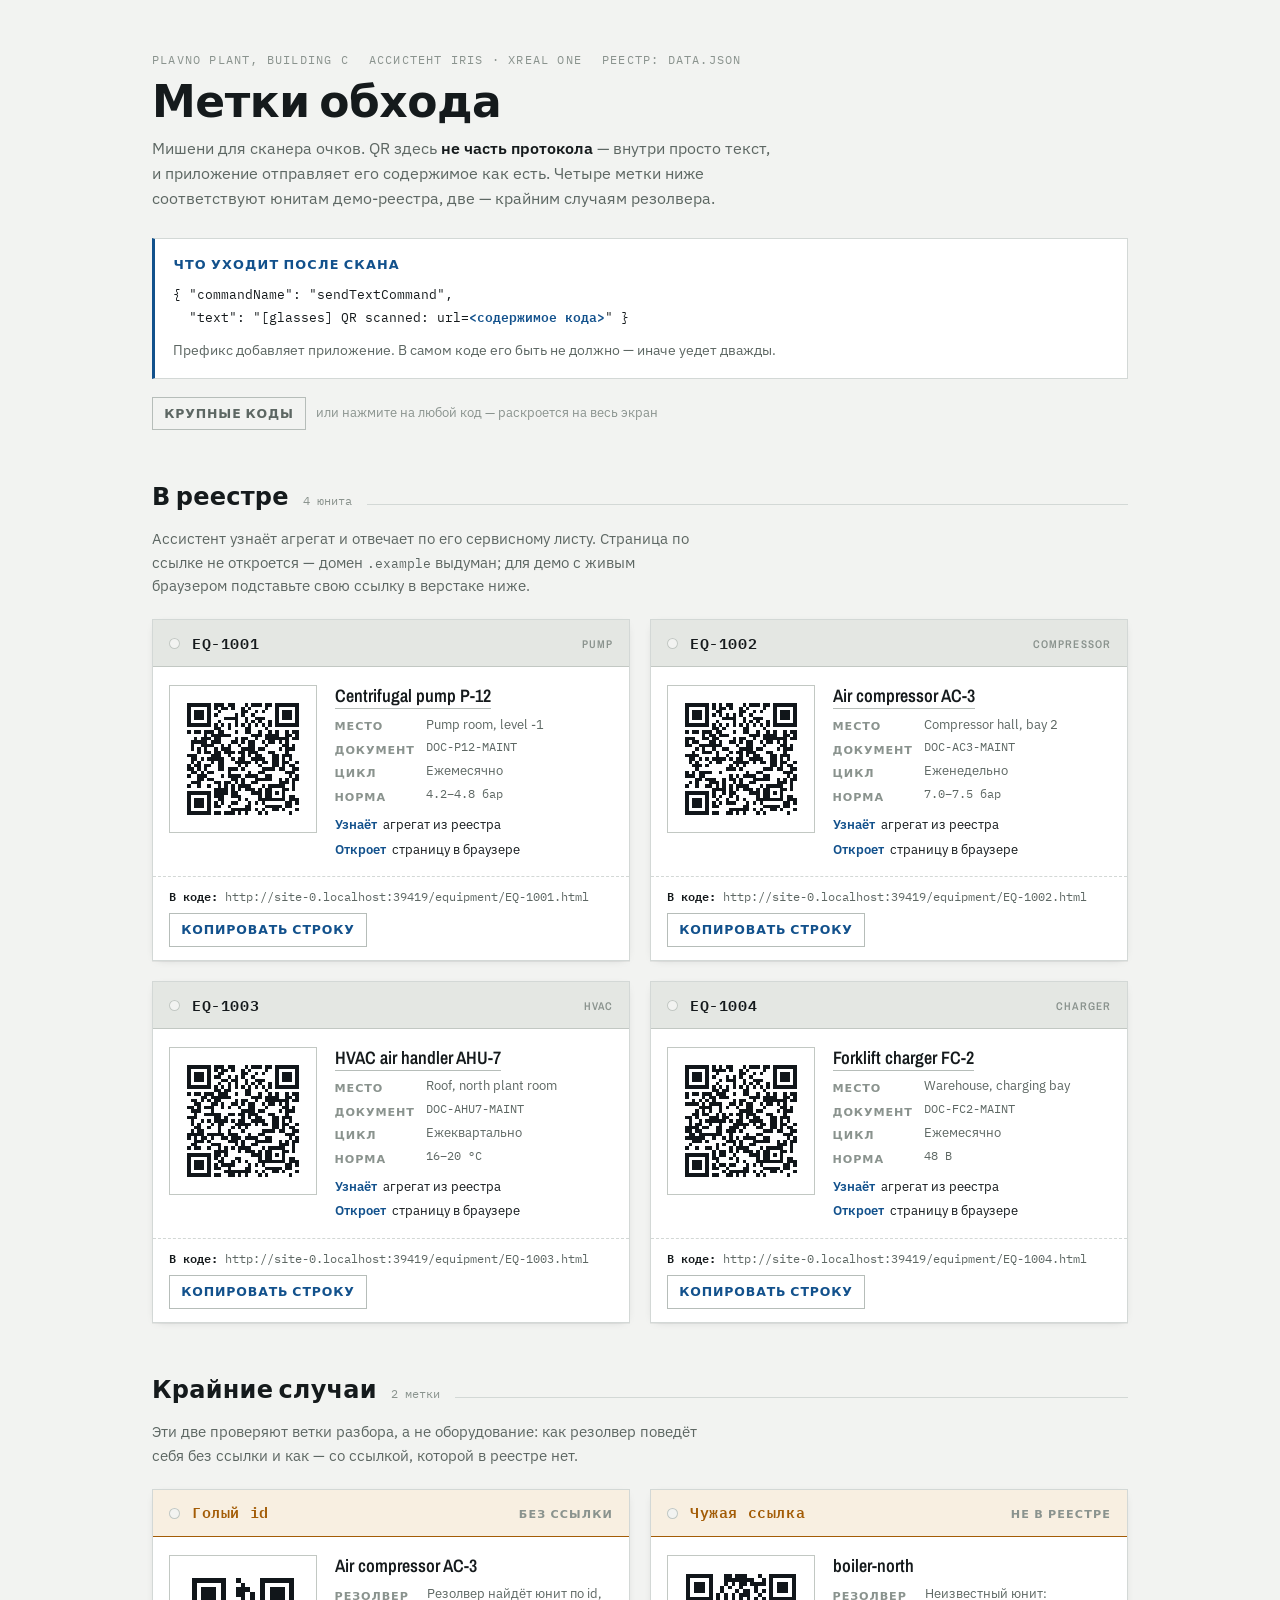
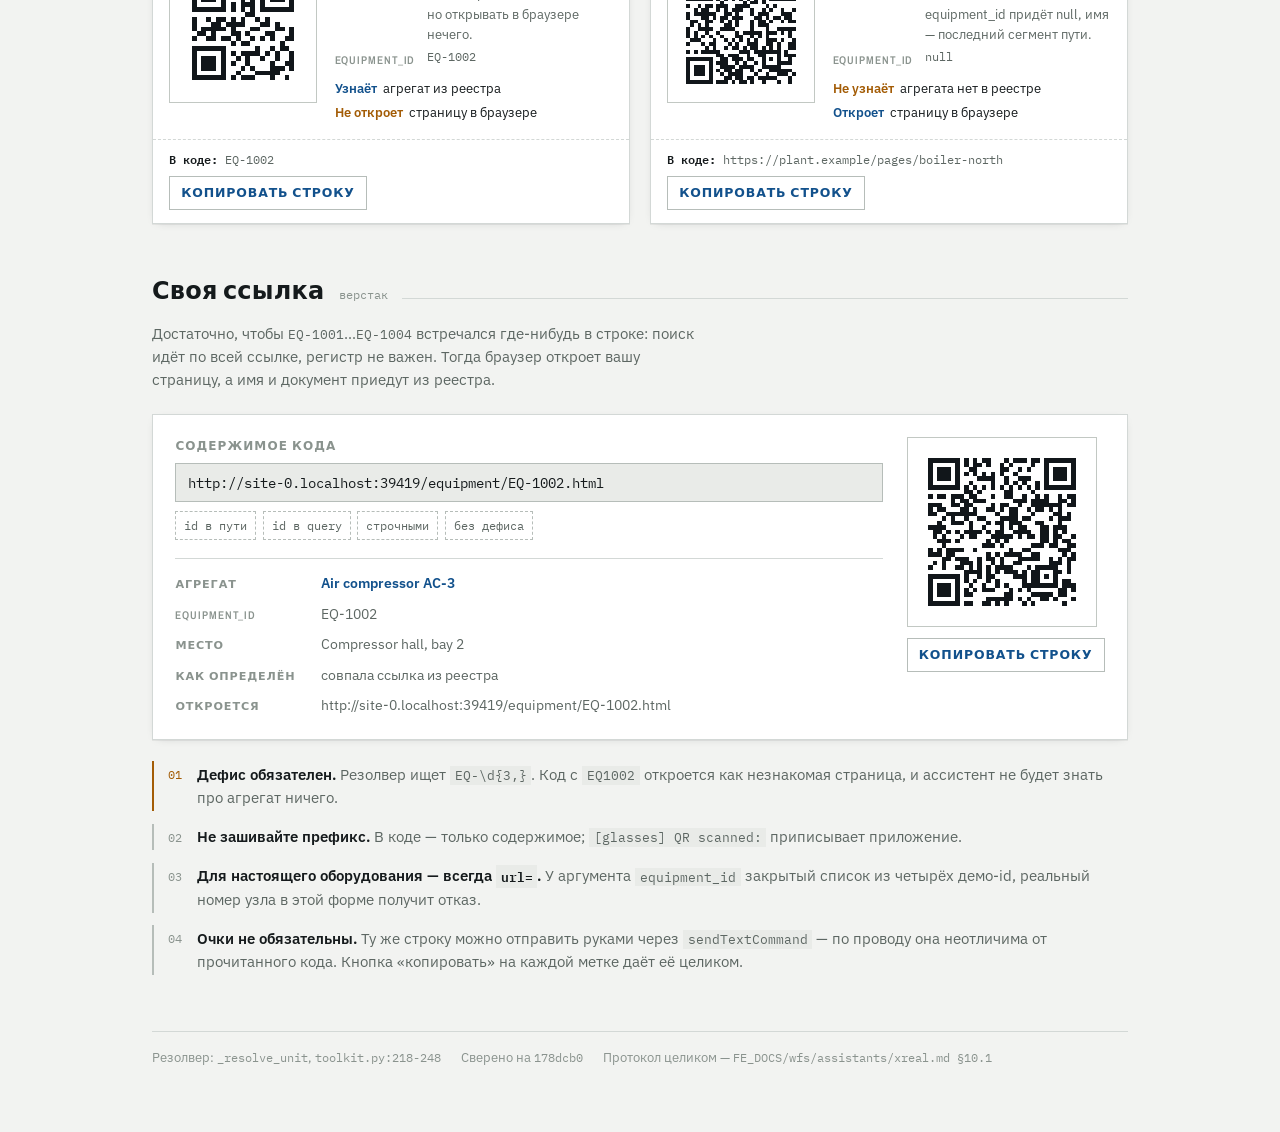
==== index.html @ 0ae27b0d "Init" ====
<!doctype html>
<html lang="ru">
<head>
<meta charset="utf-8">
<meta name="viewport" content="width=device-width,initial-scale=1">
<title>Метки обхода XREAL</title>
<link rel="preconnect" href="https://fonts.googleapis.com">
<link rel="preconnect" href="https://fonts.gstatic.com" crossorigin>
<link rel="stylesheet" href="https://fonts.googleapis.com/css2?family=Archivo+Narrow:wght@500;600;700&family=IBM+Plex+Mono:wght@400;600&family=IBM+Plex+Sans:wght@400;500;600&display=swap">
<script src="vendor/qrcode.js"></script>
<style>
  :root {
    /* Оцинкованный нейтрал с холодным уклоном + синий предписывающих знаков. */
    --ground:      #f2f3f1;
    --surface:     #ffffff;
    --surface-sunk:#e9ebe8;
    --ink:         #151a1c;
    --ink-muted:   #5d6763;
    --ink-faint:   #8a938e;
    --rule:        #d3d8d6;
    --rule-strong: #b6bdb9;
    --accent:      #12518c;
    --accent-soft: #e4edf6;
    --warn:        #a35c06;
    --warn-soft:   #f8efe1;
    --plate-face:  #e4e7e3;
    --plate-edge:  #c2c8c3;
    --qr-field:    #ffffff;
    --qr-ink:      #11161a;
    --shadow:      0 1px 0 rgba(21, 26, 28, .06), 0 2px 10px -6px rgba(21, 26, 28, .28);

    --step-0: 1rem;
    --step-1: 1.125rem;
    --step-2: 1.5rem;
    --step-3: 2rem;
    --step-4: 2.75rem;

    --sans: "IBM Plex Sans", ui-sans-serif, system-ui, -apple-system, "Segoe UI", sans-serif;
    --narrow: "Archivo Narrow", "IBM Plex Sans Condensed", ui-sans-serif, system-ui, sans-serif;
    --mono: "IBM Plex Mono", ui-monospace, SFMono-Regular, Menlo, Consolas, monospace;
  }

  @media (prefers-color-scheme: dark) {
    :root:not([data-theme="light"]) {
      --ground:      #101413;
      --surface:     #181d1c;
      --surface-sunk:#111615;
      --ink:         #e6eae7;
      --ink-muted:   #9aa5a0;
      --ink-faint:   #6d7873;
      --rule:        #2b332f;
      --rule-strong: #3c4641;
      --accent:      #6aa9e8;
      --accent-soft: #16273a;
      --warn:        #d79a4a;
      --warn-soft:   #2a2116;
      --plate-face:  #222927;
      --plate-edge:  #333c38;
      --shadow:      0 1px 0 rgba(0, 0, 0, .4), 0 2px 12px -6px rgba(0, 0, 0, .8);
    }
  }

  :root[data-theme="dark"] {
    --ground:      #101413;
    --surface:     #181d1c;
    --surface-sunk:#111615;
    --ink:         #e6eae7;
    --ink-muted:   #9aa5a0;
    --ink-faint:   #6d7873;
    --rule:        #2b332f;
    --rule-strong: #3c4641;
    --accent:      #6aa9e8;
    --accent-soft: #16273a;
    --warn:        #d79a4a;
    --warn-soft:   #2a2116;
    --plate-face:  #222927;
    --plate-edge:  #333c38;
    --shadow:      0 1px 0 rgba(0, 0, 0, .4), 0 2px 12px -6px rgba(0, 0, 0, .8);
  }

  * { box-sizing: border-box; }

  body {
    margin: 0;
    background: var(--ground);
    color: var(--ink);
    font-family: var(--sans);
    font-size: var(--step-0);
    line-height: 1.55;
    -webkit-font-smoothing: antialiased;
  }

  .wrap {
    max-width: 1040px;
    margin: 0 auto;
    padding: clamp(1.5rem, 4vw, 3.5rem) clamp(1rem, 4vw, 2rem) 4rem;
  }

  a { color: var(--accent); }

  :focus-visible {
    outline: 2px solid var(--accent);
    outline-offset: 2px;
    border-radius: 2px;
  }

  /* ---------- шапка ---------- */

  .site {
    font-family: var(--mono);
    font-size: .75rem;
    letter-spacing: .1em;
    text-transform: uppercase;
    color: var(--ink-faint);
    display: flex;
    flex-wrap: wrap;
    gap: .5rem 1.25rem;
    align-items: baseline;
  }

  h1 {
    font-family: var(--narrow);
    font-weight: 700;
    font-size: var(--step-4);
    line-height: 1.05;
    letter-spacing: -.01em;
    text-wrap: balance;
    margin: .5rem 0 0;
  }

  .lede {
    max-width: 62ch;
    color: var(--ink-muted);
    margin: .75rem 0 0;
  }

  .lede strong { color: var(--ink); font-weight: 600; }

  /* ---------- строка, которую шлёт приложение ---------- */

  .wire {
    margin-top: 1.75rem;
    border: 1px solid var(--rule);
    border-left: 3px solid var(--accent);
    background: var(--surface);
    padding: 1rem 1.15rem;
    display: grid;
    gap: .55rem;
  }

  .wire-label {
    font-family: var(--narrow);
    font-weight: 600;
    font-size: .8rem;
    letter-spacing: .09em;
    text-transform: uppercase;
    color: var(--accent);
  }

  .wire code {
    font-family: var(--mono);
    font-size: .8125rem;
    line-height: 1.7;
    display: block;
    overflow-x: auto;
    white-space: pre;
    padding-bottom: .15rem;
  }

  .wire .slot { color: var(--accent); font-weight: 600; }
  .wire-note { font-size: .875rem; color: var(--ink-muted); margin: 0; }

  /* ---------- рубрики групп ---------- */

  .group-head {
    display: flex;
    align-items: baseline;
    gap: .9rem;
    margin: 3rem 0 1.15rem;
  }

  .group-head h2 {
    font-family: var(--narrow);
    font-weight: 700;
    font-size: var(--step-2);
    letter-spacing: .01em;
    margin: 0;
    white-space: nowrap;
  }

  .group-head .count {
    font-family: var(--mono);
    font-size: .75rem;
    color: var(--ink-faint);
    white-space: nowrap;
  }

  .group-head::after {
    content: "";
    flex: 1;
    height: 1px;
    background: var(--rule);
  }

  .group-note {
    color: var(--ink-muted);
    font-size: .9375rem;
    max-width: 62ch;
    margin: -.4rem 0 1.4rem;
  }

  /* ---------- бирка ---------- */

  .tags {
    display: grid;
    /* min(), иначе на экране уже 320 px трек шире вьюпорта и страница едет вбок */
    grid-template-columns: repeat(auto-fill, minmax(min(320px, 100%), 1fr));
    gap: 1.25rem;
  }

  .tag {
    background: var(--surface);
    border: 1px solid var(--rule);
    box-shadow: var(--shadow);
    display: grid;
    grid-template-rows: auto 1fr auto;
  }

  /* Верх бирки — «шапка таблички»: номер узла и пробитое отверстие. */
  .tag-plate {
    background: var(--plate-face);
    border-bottom: 1px solid var(--plate-edge);
    padding: .7rem 1rem;
    display: flex;
    align-items: center;
    gap: .75rem;
  }

  .punch {
    width: 11px;
    height: 11px;
    border-radius: 50%;
    background: var(--ground);
    box-shadow: inset 0 0 0 1px var(--plate-edge);
    flex: none;
  }

  .tag-id {
    font-family: var(--mono);
    font-weight: 600;
    font-size: .95rem;
    letter-spacing: .04em;
  }

  .tag-kind {
    margin-left: auto;
    font-family: var(--narrow);
    font-size: .7rem;
    font-weight: 600;
    letter-spacing: .1em;
    text-transform: uppercase;
    color: var(--ink-faint);
  }

  .tag-body {
    padding: 1.1rem 1rem 1rem;
    display: flex;
    gap: 1.1rem;
    align-items: flex-start;
  }

  /* Поле кода всегда светлое: сканеры ждут тёмное на светлом. */
  .qr {
    background: var(--qr-field);
    border: 1px solid var(--plate-edge);
    padding: 7px;
    flex: none;
    width: 148px;
    height: 148px;
    display: grid;
    place-items: center;
    cursor: zoom-in;
    font: inherit;
    color: inherit;
    -webkit-appearance: none;
    appearance: none;
    position: relative;
    transition: border-color .15s ease, box-shadow .15s ease;
  }

  .qr:hover, .qr:focus-visible {
    border-color: var(--accent);
    box-shadow: 0 0 0 3px var(--accent-soft);
  }

  /* Ничего не рисуем поверх поля: правый нижний угол кода — служебные
     модули, любая метка там сбивает сканер. Подсказка — курсор и рамка. */

  .tags.big .qr { width: 210px; height: 210px; }

  .qr svg { width: 100%; height: auto; display: block; shape-rendering: crispEdges; }
  .qr svg path, .qr svg rect { fill: var(--qr-ink); }
  .qr-fallback {
    font-family: var(--mono);
    font-size: .68rem;
    color: #b02b2b;
    text-align: center;
    padding: .4rem;
    line-height: 1.4;
  }

  .tag-meta { min-width: 0; display: grid; gap: .5rem; align-content: start; }

  .tag-name {
    font-family: var(--narrow);
    font-weight: 600;
    font-size: var(--step-1);
    line-height: 1.2;
    margin: 0;
  }

  /* Название бирки ведёт на страницу юнита — ту же, что зашита в код. */
  .tag-name a { color: inherit; text-decoration: none; border-bottom: 1px solid var(--rule-strong); }
  .tag-name a:hover { color: var(--accent); border-color: var(--accent); }

  .specs {
    margin: 0;
    display: grid;
    grid-template-columns: auto 1fr;
    gap: .2rem .7rem;
    font-size: .8125rem;
  }

  .specs dt {
    font-family: var(--narrow);
    font-size: .7rem;
    font-weight: 600;
    letter-spacing: .08em;
    text-transform: uppercase;
    color: var(--ink-faint);
    padding-top: .18rem;
  }

  .specs dd { margin: 0; color: var(--ink-muted); }
  .specs dd.mono { font-family: var(--mono); font-size: .75rem; font-variant-numeric: tabular-nums; }

  .verdict {
    font-size: .8125rem;
    display: grid;
    gap: .25rem;
    padding-top: .15rem;
  }

  .verdict span { display: flex; gap: .4rem; align-items: baseline; }
  .verdict .yes { color: var(--accent); font-weight: 600; }
  .verdict .no  { color: var(--warn); font-weight: 600; }

  /* низ бирки — что именно зашито и кнопка копирования */
  .tag-foot {
    border-top: 1px dashed var(--rule);
    padding: .7rem 1rem .85rem;
    display: grid;
    gap: .5rem;
  }

  .encoded {
    font-family: var(--mono);
    font-size: .72rem;
    color: var(--ink-muted);
    overflow-wrap: anywhere;
    line-height: 1.5;
  }

  .encoded b { color: var(--ink); font-weight: 600; }

  button {
    font: inherit;
    cursor: pointer;
    border-radius: 0;
  }

  .copy {
    justify-self: start;
    font-family: var(--narrow);
    font-size: .78rem;
    font-weight: 600;
    letter-spacing: .07em;
    text-transform: uppercase;
    color: var(--accent);
    background: transparent;
    border: 1px solid var(--rule-strong);
    padding: .38rem .7rem;
    transition: background .15s ease, border-color .15s ease;
  }

  .copy:hover { background: var(--accent-soft); border-color: var(--accent); }
  .copy[data-done="1"] { color: var(--ink); border-color: var(--accent); background: var(--accent-soft); }

  /* ---------- крайние случаи ---------- */

  .tag.edge .tag-plate { background: var(--warn-soft); border-bottom-color: var(--warn); }
  .tag.edge .tag-id { color: var(--warn); }

  /* ---------- верстак ---------- */

  .bench {
    margin-top: 1.4rem;
    background: var(--surface);
    border: 1px solid var(--rule);
    box-shadow: var(--shadow);
    display: grid;
    grid-template-columns: minmax(0, 1fr) auto;
    gap: 1.5rem;
    padding: 1.4rem;
    align-items: start;
  }

  @media (max-width: 720px) {
    .bench { grid-template-columns: minmax(0, 1fr); }
  }

  .field { display: grid; gap: .45rem; }

  .field label {
    font-family: var(--narrow);
    font-size: .75rem;
    font-weight: 600;
    letter-spacing: .09em;
    text-transform: uppercase;
    color: var(--ink-faint);
  }

  .field input {
    font-family: var(--mono);
    font-size: .85rem;
    padding: .6rem .7rem;
    background: var(--surface-sunk);
    color: var(--ink);
    border: 1px solid var(--rule-strong);
    border-radius: 0;
    width: 100%;
  }

  .field input:focus { border-color: var(--accent); outline: none; box-shadow: 0 0 0 2px var(--accent-soft); }

  .resolve {
    margin-top: 1.1rem;
    border-top: 1px solid var(--rule);
    padding-top: .9rem;
    display: grid;
    gap: .55rem;
    font-size: .875rem;
  }

  .resolve-row { display: flex; gap: .6rem; align-items: baseline; }

  .resolve-key {
    font-family: var(--narrow);
    font-size: .7rem;
    font-weight: 600;
    letter-spacing: .08em;
    text-transform: uppercase;
    color: var(--ink-faint);
    min-width: 8.5rem;
  }

  .resolve-val { color: var(--ink); min-width: 0; overflow-wrap: anywhere; }
  .resolve-val.dim { color: var(--ink-muted); }
  .resolve-val.bad { color: var(--warn); font-weight: 600; }
  .resolve-val.good { color: var(--accent); font-weight: 600; }

  .bench .qr { width: 190px; height: 190px; }

  .presets { display: flex; flex-wrap: wrap; gap: .4rem; margin-top: .55rem; }

  .preset {
    font-family: var(--mono);
    font-size: .72rem;
    background: transparent;
    border: 1px dashed var(--rule-strong);
    color: var(--ink-muted);
    padding: .3rem .5rem;
  }

  .preset:hover { border-style: solid; border-color: var(--accent); color: var(--accent); }

  /* ---------- правила ---------- */

  .rules { display: grid; gap: .8rem; margin-top: 1.3rem; }

  .rule-item {
    display: grid;
    grid-template-columns: auto minmax(0, 1fr);
    gap: .9rem;
    align-items: start;
    border-left: 2px solid var(--rule-strong);
    padding: .1rem 0 .1rem .9rem;
  }

  .rule-item.hard { border-left-color: var(--warn); }

  .rule-item code {
    font-family: var(--mono);
    font-size: .8rem;
    background: var(--surface-sunk);
    padding: .05rem .3rem;
  }

  .rule-mark {
    font-family: var(--mono);
    font-size: .75rem;
    color: var(--ink-faint);
    padding-top: .22rem;
    font-variant-numeric: tabular-nums;
  }

  .rule-item.hard .rule-mark { color: var(--warn); }
  .rule-text { margin: 0; font-size: .9375rem; color: var(--ink-muted); }
  .rule-text b { color: var(--ink); font-weight: 600; }

  /* ---------- тумблер размера ---------- */

  .toolbar {
    display: flex;
    flex-wrap: wrap;
    gap: .6rem;
    align-items: center;
    margin: 1.1rem 0 0;
  }

  .toggle {
    font-family: var(--narrow);
    font-size: .78rem;
    font-weight: 600;
    letter-spacing: .07em;
    text-transform: uppercase;
    background: transparent;
    border: 1px solid var(--rule-strong);
    color: var(--ink-muted);
    padding: .38rem .7rem;
  }

  .toggle[aria-pressed="true"] { background: var(--accent-soft); border-color: var(--accent); color: var(--accent); }

  footer {
    margin-top: 3.5rem;
    border-top: 1px solid var(--rule);
    padding-top: 1rem;
    font-size: .8125rem;
    color: var(--ink-faint);
    display: flex;
    flex-wrap: wrap;
    gap: .4rem 1.25rem;
  }

  footer code { font-family: var(--mono); font-size: .76rem; }

  /* ---------- просмотр кода на весь экран ---------- */

  .viewer {
    position: fixed;
    inset: 0;
    z-index: 50;
    /* Фон модалки белый в любой теме: вокруг кода нет тёмной рамки,
       камере очков проще поймать экспозицию и тихую зону. */
    background: #ffffff;
    display: grid;
    grid-template-rows: auto 1fr auto;
    gap: clamp(.75rem, 2vh, 1.5rem);
    padding: clamp(.75rem, 2.5vw, 1.75rem);
    animation: viewer-in .14s ease-out;
  }

  .viewer[hidden] { display: none; }

  @keyframes viewer-in { from { opacity: 0; } to { opacity: 1; } }

  .viewer-bar {
    display: flex;
    align-items: center;
    gap: 1rem;
    color: #151a1c;
    min-height: 2rem;
  }

  .viewer-id {
    font-family: var(--mono);
    font-weight: 600;
    font-size: .95rem;
    letter-spacing: .04em;
  }

  .viewer-name {
    font-family: var(--narrow);
    font-size: 1.05rem;
    font-weight: 600;
    color: #5d6763;
    min-width: 0;
    overflow: hidden;
    text-overflow: ellipsis;
    white-space: nowrap;
  }

  .viewer-tools { margin-left: auto; display: flex; gap: .5rem; align-items: center; flex: none; }

  .vbtn {
    font-family: var(--narrow);
    font-size: .78rem;
    font-weight: 600;
    letter-spacing: .07em;
    text-transform: uppercase;
    background: transparent;
    border: 1px solid rgba(21, 26, 28, .3);
    color: #151a1c;
    padding: .4rem .7rem;
    transition: background .15s ease, border-color .15s ease;
  }

  .vbtn:hover { background: rgba(21, 26, 28, .06); border-color: rgba(21, 26, 28, .65); }
  .vbtn:focus-visible { outline: 2px solid #12518c; outline-offset: 2px; }
  .vbtn.icon { font-family: var(--mono); font-size: 1rem; line-height: 1; padding: .35rem .6rem; }

  .viewer-stage {
    display: grid;
    place-items: center;
    min-height: 0;
  }

  /* Белое поле остаётся белым и здесь — сканеру нужно тёмное на светлом.
     Размер ведём от высоты: в альбомной ориентации ширина упёрлась бы
     в экран и код поехал бы прямоугольником, а растянутый код не читается. */
  .viewer-field {
    background: #ffffff;
    padding: clamp(10px, 2.2vmin, 22px);
    height: min(78vmin, 620px);
    max-height: 100%;
    width: auto;
    max-width: 100%;
    aspect-ratio: 1 / 1;
    display: grid;
    place-items: center;
    box-shadow: none;
  }

  /* viewBox квадратный, поэтому height + width:auto держат код квадратным
     даже если коробке досталась неквадратная область. */
  .viewer-field svg {
    height: 100%;
    width: auto;
    max-width: 100%;
    display: block;
    shape-rendering: crispEdges;
  }
  .viewer-field svg path { fill: #11161a; }

  .viewer-foot {
    display: grid;
    gap: .55rem;
    justify-items: center;
    text-align: center;
    color: #5d6763;
  }

  .viewer-payload {
    font-family: var(--mono);
    font-size: .8rem;
    color: #151a1c;
    overflow-wrap: anywhere;
    max-width: 68ch;
    line-height: 1.5;
  }

  .viewer-hint { font-size: .78rem; color: #6d7873; }
  .viewer-hint kbd {
    font-family: var(--mono);
    font-size: .72rem;
    border: 1px solid rgba(21, 26, 28, .3);
    padding: .05rem .3rem;
    margin: 0 .1rem;
  }

  body.viewing { overflow: hidden; }

  /* ---------- узкий экран ---------- */

  @media (max-width: 600px) {
    :root {
      --step-4: 2.05rem;
      --step-3: 1.6rem;
      --step-2: 1.3rem;
      --step-1: 1.05rem;
    }

    .site { font-size: .7rem; gap: .35rem .9rem; }
    .wire { padding: .85rem .9rem; }
    .wire code { font-size: .74rem; }

    /* Бирка разворачивается: код сверху и крупнее, данные под ним во всю ширину.
       В строку они на телефоне не помещаются — метке остаётся сотня пикселей. */
    .tag-body {
      flex-direction: column;
      align-items: flex-start;
      gap: .9rem;
      padding-bottom: 1.1rem;
    }

    .qr { width: min(210px, 62vw); height: min(210px, 62vw); }
    .tags.big .qr { width: min(300px, 84vw); height: min(300px, 84vw); }
    .tag-meta { width: 100%; }

    .group-head { margin-top: 2.3rem; }

    .bench { padding: 1rem; gap: 1.1rem; }
    .bench .qr { width: min(210px, 62vw); height: min(210px, 62vw); }

    /* Ровно 16 px: на меньшем размере iOS зумит страницу при фокусе в поле. */
    .field input { font-size: 16px; }

    .resolve-row { flex-direction: column; gap: .05rem; }
    .resolve-key { min-width: 0; }

    .rule-item { gap: .7rem; padding-left: .75rem; }

    /* Шапка просмотра в две строки: кнопки уезжали за край экрана. */
    .viewer-bar { flex-wrap: wrap; row-gap: .6rem; }
    .viewer-name { flex: 1 1 auto; }
    .viewer-tools {
      margin-left: 0;
      flex: 1 1 100%;
      justify-content: flex-end;
    }

    .viewer-field { height: min(86vmin, 620px); padding: 10px; }
    .viewer-payload { font-size: .74rem; }
    .viewer-hint { font-size: .72rem; }
  }

  @media (max-width: 380px) {
    .vbtn { padding: .34rem .5rem; font-size: .72rem; letter-spacing: .05em; }
    .vbtn.icon { padding: .3rem .45rem; }
    .viewer-id { font-size: .85rem; }
    .tag-plate { padding: .6rem .8rem; }
    .tag-body, .tag-foot { padding-left: .8rem; padding-right: .8rem; }
  }

  @media (prefers-reduced-motion: reduce) {
    * { transition: none !important; animation: none !important; }
  }
</style>
</head>
<body>

<div class="wrap">
  <header>
    <div class="site">
      <span>Plavno Plant, Building C</span>
      <span>Ассистент Iris · XREAL One</span>
      <span>Реестр: data.json</span>
    </div>
    <h1>Метки обхода</h1>
    <p class="lede">
      Мишени для сканера очков. QR здесь <strong>не часть протокола</strong> — внутри просто текст,
      и приложение отправляет его содержимое как есть. Четыре метки ниже соответствуют юнитам
      демо-реестра, две — крайним случаям резолвера.
    </p>

    <div class="wire">
      <div class="wire-label">Что уходит после скана</div>
      <code>{ "commandName": "sendTextCommand",
  "text": "[glasses] QR scanned: url=<span class="slot">&lt;содержимое кода&gt;</span>" }</code>
      <p class="wire-note">
        Префикс добавляет приложение. В самом коде его быть не должно — иначе уедет дважды.
      </p>
    </div>

    <div class="toolbar">
      <button class="toggle" id="sizeToggle" type="button" aria-pressed="false">Крупные коды</button>
      <span style="font-size:.8125rem;color:var(--ink-faint)">
        или нажмите на любой код — раскроется на весь экран
      </span>
    </div>
  </header>

  <section>
    <div class="group-head">
      <h2>В реестре</h2>
      <span class="count">4 юнита</span>
    </div>
    <p class="group-note">
      Ассистент узнаёт агрегат и отвечает по его сервисному листу. Страница по ссылке
      не откроется — домен <code style="font-family:var(--mono);font-size:.8rem">.example</code> выдуман;
      для демо с живым браузером подставьте свою ссылку в верстаке ниже.
    </p>
    <div class="tags" id="registry"></div>
  </section>

  <section>
    <div class="group-head">
      <h2>Крайние случаи</h2>
      <span class="count">2 метки</span>
    </div>
    <p class="group-note">
      Эти две проверяют ветки разбора, а не оборудование: как резолвер поведёт себя без ссылки
      и как — со ссылкой, которой в реестре нет.
    </p>
    <div class="tags" id="edges"></div>
  </section>

  <section>
    <div class="group-head">
      <h2>Своя ссылка</h2>
      <span class="count">верстак</span>
    </div>
    <p class="group-note">
      Достаточно, чтобы <code style="font-family:var(--mono);font-size:.8rem">EQ-1001</code>…<code style="font-family:var(--mono);font-size:.8rem">EQ-1004</code>
      встречался где-нибудь в строке: поиск идёт по всей ссылке, регистр не важен. Тогда браузер
      откроет вашу страницу, а имя и документ приедут из реестра.
    </p>

    <div class="bench">
      <div>
        <div class="field">
          <label for="url">Содержимое кода</label>
          <input id="url" type="text" spellcheck="false" autocomplete="off"
                 value="">
        </div>
        <div class="presets">
          <button class="preset" type="button" data-url="https://docs.example.com/equipment/EQ-1002">id в пути</button>
          <button class="preset" type="button" data-url="https://docs.example.com/sheet?unit=EQ-1003">id в query</button>
          <button class="preset" type="button" data-url="https://intranet.local/docs/eq-1004/view">строчными</button>
          <button class="preset" type="button" data-url="https://docs.example.com/equipment/EQ1002">без дефиса</button>
        </div>

        <div class="resolve" id="resolve"></div>
      </div>

      <div>
        <button class="qr" id="customQr" type="button" aria-label="Открыть код на весь экран"></button>
        <button class="copy" type="button" id="customCopy" style="margin-top:.7rem">Копировать строку</button>
      </div>
    </div>

    <div class="rules">
      <div class="rule-item hard">
        <span class="rule-mark">01</span>
        <p class="rule-text"><b>Дефис обязателен.</b> Резолвер ищет <code>EQ-\d{3,}</code>.
          Код с <code>EQ1002</code> откроется как незнакомая страница, и ассистент не будет
          знать про агрегат ничего.</p>
      </div>
      <div class="rule-item">
        <span class="rule-mark">02</span>
        <p class="rule-text"><b>Не зашивайте префикс.</b> В коде — только содержимое;
          <code>[glasses] QR scanned:</code> приписывает приложение.</p>
      </div>
      <div class="rule-item">
        <span class="rule-mark">03</span>
        <p class="rule-text"><b>Для настоящего оборудования — всегда <code>url=</code>.</b>
          У аргумента <code>equipment_id</code> закрытый список из четырёх демо-id, реальный
          номер узла в этой форме получит отказ.</p>
      </div>
      <div class="rule-item">
        <span class="rule-mark">04</span>
        <p class="rule-text"><b>Очки не обязательны.</b> Ту же строку можно отправить руками
          через <code>sendTextCommand</code> — по проводу она неотличима от прочитанного кода.
          Кнопка «копировать» на каждой метке даёт её целиком.</p>
      </div>
    </div>
  </section>

  <div class="viewer" id="viewer" hidden role="dialog" aria-modal="true" aria-label="Код на весь экран">
    <div class="viewer-bar">
      <span class="viewer-id" id="viewerId"></span>
      <span class="viewer-name" id="viewerName"></span>
      <span class="viewer-tools">
        <button class="vbtn icon" type="button" id="viewerPrev" aria-label="Предыдущий код">←</button>
        <button class="vbtn icon" type="button" id="viewerNext" aria-label="Следующий код">→</button>
        <button class="vbtn" type="button" id="viewerCopy">Копировать строку</button>
        <button class="vbtn icon" type="button" id="viewerClose" aria-label="Закрыть">✕</button>
      </span>
    </div>
    <div class="viewer-stage">
      <div class="viewer-field" id="viewerField"></div>
    </div>
    <div class="viewer-foot">
      <div class="viewer-payload" id="viewerPayload"></div>
      <div class="viewer-hint">
        <kbd>←</kbd><kbd>→</kbd> между кодами · <kbd>Esc</kbd> закрыть · фон тоже закрывает
      </div>
    </div>
  </div>

  <footer>
    <span>Резолвер: <code>_resolve_unit</code>, <code>toolkit.py:218-248</code></span>
    <span>Сверено на <code>178dcb0</code></span>
    <span>Протокол целиком — <code>FE_DOCS/wfs/assistants/xreal.md §10.1</code></span>
  </footer>
</div>

<script>
  // --- реестр: то же, что в data.json ассистента -------------------------
  // Страницы юнитов лежат рядом: equipment/<id>.html. В коде должен быть
  // абсолютный адрес, поэтому берём его от адреса самого стенда — на GitHub
  // Pages это будет .../XREAL_units/equipment/. Открытый с диска стенд
  // (file://) подставляет адрес Pages, иначе в код уедет путь на диске.
  var PAGES = "https://plavno-plavno.github.io/XREAL_units/";
  var ROOT = /^https?:$/.test(location.protocol)
    ? new URL("./", location.href).href
    : PAGES;
  var BASE = ROOT + "equipment/";
  function unitPage(id) { return "equipment/" + id + ".html"; }

  var UNITS = [
    { id: "EQ-1001", name: "Centrifugal pump P-12", kind: "pump",
      where: "Pump room, level -1", doc: "DOC-P12-MAINT",
      cycle: "Ежемесячно", range: "4.2–4.8 бар" },
    { id: "EQ-1002", name: "Air compressor AC-3", kind: "compressor",
      where: "Compressor hall, bay 2", doc: "DOC-AC3-MAINT",
      cycle: "Еженедельно", range: "7.0–7.5 бар" },
    { id: "EQ-1003", name: "HVAC air handler AHU-7", kind: "hvac",
      where: "Roof, north plant room", doc: "DOC-AHU7-MAINT",
      cycle: "Ежеквартально", range: "16–20 °C" },
    { id: "EQ-1004", name: "Forklift charger FC-2", kind: "charger",
      where: "Warehouse, charging bay", doc: "DOC-FC2-MAINT",
      cycle: "Ежемесячно", range: "48 В" }
  ];

  var EDGES = [
    { id: "EQ-1002", label: "Голый id", kind: "без ссылки", payload: "EQ-1002",
      name: "Air compressor AC-3",
      note: "Резолвер найдёт юнит по id, но открывать в браузере нечего.",
      known: true, opens: false },
    { id: "—", label: "Чужая ссылка", kind: "не в реестре",
      payload: "https://plant.example/pages/boiler-north",
      name: "boiler-north",
      note: "Неизвестный юнит: equipment_id придёт null, имя — последний сегмент пути.",
      known: false, opens: true }
  ];

  var ID_RE = /EQ-\d{3,}/i;
  var KNOWN = UNITS.map(function (u) { return u.id; });

  function wireLine(payload) {
    return '{"commandName":"sendTextCommand","text":"[glasses] QR scanned: url=' + payload + '"}';
  }

  // --- отрисовка кода ----------------------------------------------------
  // SVG собираем сами: нужен viewBox, чтобы код тянулся за размером поля —
  // и в бирке, и на весь экран это одна и та же разметка.
  function qrSvg(text) {
    if (typeof qrcode !== "function") return null;
    var qr = qrcode(0, "M");
    qr.addData(text);
    qr.make();
    var n = qr.getModuleCount(), pad = 3, side = n + pad * 2, d = [];
    for (var r = 0; r < n; r++) {
      for (var c = 0; c < n; c++) {
        if (qr.isDark(r, c)) d.push("M" + (c + pad) + " " + (r + pad) + "h1v1h-1z");
      }
    }
    return '<svg xmlns="http://www.w3.org/2000/svg" viewBox="0 0 ' + side + " " + side +
           '" shape-rendering="crispEdges" role="img" aria-label="QR-код"><path d="' +
           d.join("") + '"/></svg>';
  }

  function drawQr(box, text) {
    box.textContent = "";
    box.dataset.payload = text || "";
    if (typeof qrcode !== "function") {
      box.appendChild(el("div", "qr-fallback",
        "Генератор не загрузился. Строка ниже — вставьте её в любой генератор."));
      return;
    }
    try {
      box.innerHTML = qrSvg(text);
    } catch (e) {
      box.appendChild(el("div", "qr-fallback", "Слишком длинная строка для одного кода."));
    }
  }

  function copyButton(payload) {
    var b = document.createElement("button");
    b.type = "button";
    b.className = "copy";
    b.textContent = "Копировать строку";
    b.addEventListener("click", function () {
      var line = wireLine(payload);
      var done = function () {
        b.textContent = "Скопировано";
        b.dataset.done = "1";
        setTimeout(function () { b.textContent = "Копировать строку"; delete b.dataset.done; }, 1600);
      };
      if (navigator.clipboard && navigator.clipboard.writeText) {
        navigator.clipboard.writeText(line).then(done, function () { fallbackCopy(line, done); });
      } else {
        fallbackCopy(line, done);
      }
    });
    return b;
  }

  function fallbackCopy(text, done) {
    var ta = document.createElement("textarea");
    ta.value = text;
    ta.setAttribute("readonly", "");
    ta.style.position = "fixed";
    ta.style.opacity = "0";
    document.body.appendChild(ta);
    ta.select();
    try { document.execCommand("copy"); done(); } catch (e) { /* молча: строка видна на бирке */ }
    document.body.removeChild(ta);
  }

  function el(tag, cls, text) {
    var n = document.createElement(tag);
    if (cls) n.className = cls;
    if (text != null) n.textContent = text;
    return n;
  }

  function spec(dl, key, value, mono) {
    dl.appendChild(el("dt", null, key));
    dl.appendChild(el("dd", mono ? "mono" : null, value));
  }

  function buildTag(opts) {
    var tag = el("article", "tag" + (opts.edge ? " edge" : ""));

    var plate = el("div", "tag-plate");
    plate.appendChild(el("span", "punch"));
    plate.appendChild(el("span", "tag-id", opts.id));
    plate.appendChild(el("span", "tag-kind", opts.kind));
    tag.appendChild(plate);

    var body = el("div", "tag-body");
    var qrBox = el("button", "qr");
    qrBox.type = "button";
    qrBox.dataset.id = opts.id;
    qrBox.dataset.name = opts.name;
    qrBox.setAttribute("aria-label", "Открыть код " + opts.id + " на весь экран");
    drawQr(qrBox, opts.payload);
    body.appendChild(qrBox);

    var meta = el("div", "tag-meta");
    var name = el("h3", "tag-name");
    if (opts.href) {
      var link = el("a", null, opts.name);
      link.href = opts.href;
      name.appendChild(link);
    } else {
      name.textContent = opts.name;
    }
    meta.appendChild(name);

    var dl = el("dl", "specs");
    opts.specs.forEach(function (s) { spec(dl, s[0], s[1], s[2]); });
    meta.appendChild(dl);

    var verdict = el("div", "verdict");
    var a = el("span");
    a.appendChild(el("b", opts.known ? "yes" : "no", opts.known ? "Узнаёт" : "Не узнаёт"));
    a.appendChild(el("span", null, opts.known ? "агрегат из реестра" : "агрегата нет в реестре"));
    var b = el("span");
    b.appendChild(el("b", opts.opens ? "yes" : "no", opts.opens ? "Откроет" : "Не откроет"));
    b.appendChild(el("span", null, opts.opens ? "страницу в браузере" : "страницу в браузере"));
    verdict.appendChild(a);
    verdict.appendChild(b);
    meta.appendChild(verdict);

    body.appendChild(meta);
    tag.appendChild(body);

    var foot = el("div", "tag-foot");
    var enc = el("div", "encoded");
    enc.appendChild(el("b", null, "В коде: "));
    enc.appendChild(document.createTextNode(opts.payload));
    foot.appendChild(enc);
    foot.appendChild(copyButton(opts.payload));
    tag.appendChild(foot);

    return tag;
  }

  var registry = document.getElementById("registry");
  UNITS.forEach(function (u) {
    registry.appendChild(buildTag({
      id: u.id,
      kind: u.kind,
      name: u.name,
      payload: BASE + u.id + ".html",
      known: true,
      opens: true,
      href: unitPage(u.id),
      specs: [
        ["Место", u.where, false],
        ["Документ", u.doc, true],
        ["Цикл", u.cycle, false],
        ["Норма", u.range, true]
      ]
    }));
  });

  var edges = document.getElementById("edges");
  EDGES.forEach(function (e) {
    edges.appendChild(buildTag({
      id: e.label,
      kind: e.kind,
      name: e.name,
      payload: e.payload,
      known: e.known,
      opens: e.opens,
      edge: true,
      specs: [
        ["Резолвер", e.note, false],
        ["equipment_id", e.known ? e.id : "null", true]
      ]
    }));
  });

  // --- верстак: повторяет разбор сервера ---------------------------------
  var input = document.getElementById("url");
  var customQr = document.getElementById("customQr");
  var resolveBox = document.getElementById("resolve");
  var customCopy = document.getElementById("customCopy");

  function normalize(u) {
    var s = String(u || "").trim();
    var m = s.match(/^[a-z][a-z0-9+.-]*:\/\/([^/?#]*)([^?#]*)/i);
    if (!m) return s.replace(/\/+$/, "").toLowerCase();
    return (m[1] || "").toLowerCase() + (m[2] || "").replace(/\/+$/, "");
  }

  function lastSegment(u) {
    var s = String(u || "").trim();
    var m = s.match(/^[a-z][a-z0-9+.-]*:\/\/([^/?#]*)([^?#]*)/i);
    var path = m ? (m[2] || "") : s;
    var parts = path.replace(/\/+$/, "").split("/");
    var last = parts[parts.length - 1];
    return last || (m ? m[1] : s);
  }

  function resolve(u) {
    var text = String(u || "").trim();
    if (!text) return { state: "empty" };

    for (var i = 0; i < UNITS.length; i++) {
      if (normalize(BASE + UNITS[i].id + ".html") === normalize(text)) {
        return { state: "known", unit: UNITS[i], how: "совпала ссылка из реестра" };
      }
    }
    var hit = text.match(ID_RE);
    if (hit) {
      var id = hit[0].toUpperCase();
      var idx = KNOWN.indexOf(id);
      if (idx > -1) return { state: "known", unit: UNITS[idx], how: "id найден в строке" };
    }
    return { state: "unknown", name: lastSegment(text) };
  }

  function row(key, value, cls) {
    var r = el("div", "resolve-row");
    r.appendChild(el("span", "resolve-key", key));
    r.appendChild(el("span", "resolve-val" + (cls ? " " + cls : ""), value));
    return r;
  }

  function renderResolve() {
    var text = input.value.trim();
    var r = resolve(text);
    resolveBox.textContent = "";

    customQr.dataset.id = "Своя ссылка";

    if (r.state === "empty") {
      resolveBox.appendChild(row("Разбор", "Пустая строка — отказ «Nothing to open»", "bad"));
      customQr.textContent = "";
      customQr.dataset.payload = "";
      customQr.dataset.name = "";
      return;
    }

    customQr.dataset.name = r.state === "known" ? r.unit.name : "Неизвестный юнит";

    if (r.state === "known") {
      resolveBox.appendChild(row("Агрегат", r.unit.name, "good"));
      resolveBox.appendChild(row("equipment_id", r.unit.id, "dim"));
      resolveBox.appendChild(row("Место", r.unit.where, "dim"));
      resolveBox.appendChild(row("Как определён", r.how, "dim"));
    } else {
      resolveBox.appendChild(row("Агрегат", "Неизвестный юнит", "bad"));
      resolveBox.appendChild(row("equipment_id", "null", "dim"));
      resolveBox.appendChild(row("Имя на экране", r.name, "dim"));
      resolveBox.appendChild(row("Как определён", "id в строке не найден", "dim"));
    }
    resolveBox.appendChild(row("Откроется", text, "dim"));

    drawQr(customQr, text);

    try { localStorage.setItem("xreal-qr-url", text); } catch (e) { /* приватное окно — не беда */ }
  }

  input.addEventListener("input", renderResolve);

  Array.prototype.forEach.call(document.querySelectorAll(".preset"), function (p) {
    p.addEventListener("click", function () {
      input.value = p.dataset.url;
      renderResolve();
    });
  });

  customCopy.addEventListener("click", function () {
    var line = wireLine(input.value.trim());
    var done = function () {
      customCopy.textContent = "Скопировано";
      customCopy.dataset.done = "1";
      setTimeout(function () { customCopy.textContent = "Копировать строку"; delete customCopy.dataset.done; }, 1600);
    };
    if (navigator.clipboard && navigator.clipboard.writeText) {
      navigator.clipboard.writeText(line).then(done, function () { fallbackCopy(line, done); });
    } else {
      fallbackCopy(line, done);
    }
  });

  try {
    var saved = localStorage.getItem("xreal-qr-url");
    if (saved) input.value = saved;
  } catch (e) { /* читать нечего — остаётся пример */ }
  // Пример по умолчанию — реальная ссылка второй бирки, от адреса этого стенда.
  if (!input.value) input.value = BASE + "EQ-1002.html";

  renderResolve();

  // --- просмотр кода на весь экран ---------------------------------------
  var viewer = document.getElementById("viewer");
  var viewerField = document.getElementById("viewerField");
  var viewerId = document.getElementById("viewerId");
  var viewerName = document.getElementById("viewerName");
  var viewerPayload = document.getElementById("viewerPayload");
  var viewerCopy = document.getElementById("viewerCopy");
  var viewerClose = document.getElementById("viewerClose");
  var viewerPrev = document.getElementById("viewerPrev");
  var viewerNext = document.getElementById("viewerNext");

  var current = -1;
  var lastFocused = null;

  // Порядок кодов берём из документа: четыре бирки, две крайние, верстак.
  function tiles() {
    return Array.prototype.filter.call(
      document.querySelectorAll(".qr"),
      function (t) { return t.dataset.payload; }
    );
  }

  function show(i) {
    var list = tiles();
    if (!list.length) return;
    current = (i + list.length) % list.length;
    var tile = list[current];
    var payload = tile.dataset.payload;

    viewerId.textContent = tile.dataset.id || "";
    viewerName.textContent = tile.dataset.name || "";
    viewerPayload.textContent = payload;
    viewerField.textContent = "";
    try {
      var svg = qrSvg(payload);
      if (svg) viewerField.innerHTML = svg;
      else viewerField.appendChild(el("div", "qr-fallback", "Генератор не загрузился."));
    } catch (e) {
      viewerField.appendChild(el("div", "qr-fallback", "Слишком длинная строка для одного кода."));
    }

    var solo = list.length < 2;
    viewerPrev.hidden = solo;
    viewerNext.hidden = solo;
  }

  function openViewer(tile) {
    var list = tiles();
    var i = list.indexOf(tile);
    if (i < 0) return;
    lastFocused = document.activeElement;
    viewer.hidden = false;
    document.body.classList.add("viewing");
    show(i);
    viewerClose.focus();
  }

  function closeViewer() {
    if (viewer.hidden) return;
    viewer.hidden = true;
    document.body.classList.remove("viewing");
    if (lastFocused && lastFocused.focus) lastFocused.focus();
    lastFocused = null;
  }

  document.addEventListener("click", function (e) {
    var tile = e.target.closest ? e.target.closest(".qr") : null;
    if (tile && tile.dataset.payload) openViewer(tile);
  });

  viewer.addEventListener("click", function (e) {
    // Фон и пустое место вокруг кода закрывают; текст строки остаётся выделяемым.
    if (e.target === viewer || e.target.classList.contains("viewer-stage")) closeViewer();
  });

  viewerClose.addEventListener("click", closeViewer);
  viewerPrev.addEventListener("click", function () { show(current - 1); });
  viewerNext.addEventListener("click", function () { show(current + 1); });

  viewerCopy.addEventListener("click", function () {
    var line = wireLine(viewerPayload.textContent);
    var done = function () {
      viewerCopy.textContent = "Скопировано";
      setTimeout(function () { viewerCopy.textContent = "Копировать строку"; }, 1600);
    };
    if (navigator.clipboard && navigator.clipboard.writeText) {
      navigator.clipboard.writeText(line).then(done, function () { fallbackCopy(line, done); });
    } else {
      fallbackCopy(line, done);
    }
  });

  document.addEventListener("keydown", function (e) {
    if (viewer.hidden) return;
    if (e.key === "Escape") { e.preventDefault(); closeViewer(); }
    else if (e.key === "ArrowLeft") { e.preventDefault(); show(current - 1); }
    else if (e.key === "ArrowRight") { e.preventDefault(); show(current + 1); }
  });

  // --- крупные коды ------------------------------------------------------
  var sizeToggle = document.getElementById("sizeToggle");
  sizeToggle.addEventListener("click", function () {
    var on = sizeToggle.getAttribute("aria-pressed") === "true";
    sizeToggle.setAttribute("aria-pressed", on ? "false" : "true");
    Array.prototype.forEach.call(document.querySelectorAll(".tags"), function (g) {
      g.classList.toggle("big", !on);
    });
  });
</script>

</body>
</html>
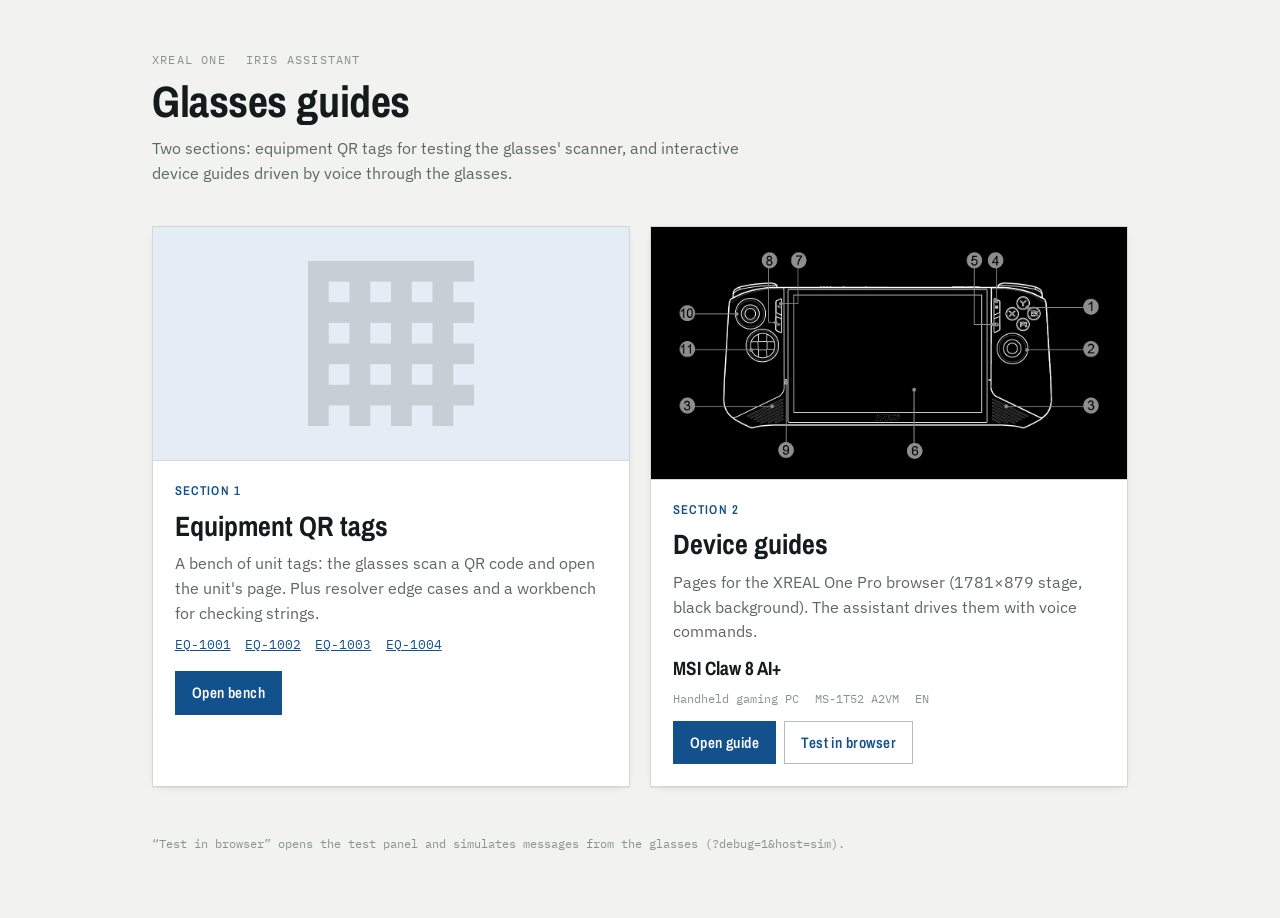
==== commit 35ab8a89: "Restructure the site and add the MSI Claw 8 AI+ guide * The home page is now index.html, linking the" ====
--- a/index.html
+++ b/index.html
@@ -1,110 +1,18 @@
 <!doctype html>
-<html lang="ru">
+<html lang="en">
 <head>
 <meta charset="utf-8">
 <meta name="viewport" content="width=device-width,initial-scale=1">
-<title>Метки обхода XREAL</title>
+<title>XREAL Units</title>
 <link rel="preconnect" href="https://fonts.googleapis.com">
 <link rel="preconnect" href="https://fonts.gstatic.com" crossorigin>
 <link rel="stylesheet" href="https://fonts.googleapis.com/css2?family=Archivo+Narrow:wght@500;600;700&family=IBM+Plex+Mono:wght@400;600&family=IBM+Plex+Sans:wght@400;500;600&display=swap">
-<script src="vendor/qrcode.js"></script>
+<link rel="stylesheet" href="assets/css/common.css">
 <style>
-  :root {
-    /* Оцинкованный нейтрал с холодным уклоном + синий предписывающих знаков. */
-    --ground:      #f2f3f1;
-    --surface:     #ffffff;
-    --surface-sunk:#e9ebe8;
-    --ink:         #151a1c;
-    --ink-muted:   #5d6763;
-    --ink-faint:   #8a938e;
-    --rule:        #d3d8d6;
-    --rule-strong: #b6bdb9;
-    --accent:      #12518c;
-    --accent-soft: #e4edf6;
-    --warn:        #a35c06;
-    --warn-soft:   #f8efe1;
-    --plate-face:  #e4e7e3;
-    --plate-edge:  #c2c8c3;
-    --qr-field:    #ffffff;
-    --qr-ink:      #11161a;
-    --shadow:      0 1px 0 rgba(21, 26, 28, .06), 0 2px 10px -6px rgba(21, 26, 28, .28);
-
-    --step-0: 1rem;
-    --step-1: 1.125rem;
-    --step-2: 1.5rem;
-    --step-3: 2rem;
-    --step-4: 2.75rem;
-
-    --sans: "IBM Plex Sans", ui-sans-serif, system-ui, -apple-system, "Segoe UI", sans-serif;
-    --narrow: "Archivo Narrow", "IBM Plex Sans Condensed", ui-sans-serif, system-ui, sans-serif;
-    --mono: "IBM Plex Mono", ui-monospace, SFMono-Regular, Menlo, Consolas, monospace;
-  }
-
-  @media (prefers-color-scheme: dark) {
-    :root:not([data-theme="light"]) {
-      --ground:      #101413;
-      --surface:     #181d1c;
-      --surface-sunk:#111615;
-      --ink:         #e6eae7;
-      --ink-muted:   #9aa5a0;
-      --ink-faint:   #6d7873;
-      --rule:        #2b332f;
-      --rule-strong: #3c4641;
-      --accent:      #6aa9e8;
-      --accent-soft: #16273a;
-      --warn:        #d79a4a;
-      --warn-soft:   #2a2116;
-      --plate-face:  #222927;
-      --plate-edge:  #333c38;
-      --shadow:      0 1px 0 rgba(0, 0, 0, .4), 0 2px 12px -6px rgba(0, 0, 0, .8);
-    }
-  }
-
-  :root[data-theme="dark"] {
-    --ground:      #101413;
-    --surface:     #181d1c;
-    --surface-sunk:#111615;
-    --ink:         #e6eae7;
-    --ink-muted:   #9aa5a0;
-    --ink-faint:   #6d7873;
-    --rule:        #2b332f;
-    --rule-strong: #3c4641;
-    --accent:      #6aa9e8;
-    --accent-soft: #16273a;
-    --warn:        #d79a4a;
-    --warn-soft:   #2a2116;
-    --plate-face:  #222927;
-    --plate-edge:  #333c38;
-    --shadow:      0 1px 0 rgba(0, 0, 0, .4), 0 2px 12px -6px rgba(0, 0, 0, .8);
-  }
-
-  * { box-sizing: border-box; }
-
-  body {
-    margin: 0;
-    background: var(--ground);
-    color: var(--ink);
-    font-family: var(--sans);
-    font-size: var(--step-0);
-    line-height: 1.55;
-    -webkit-font-smoothing: antialiased;
-  }
-
-  .wrap {
-    max-width: 1040px;
-    margin: 0 auto;
-    padding: clamp(1.5rem, 4vw, 3.5rem) clamp(1rem, 4vw, 2rem) 4rem;
-  }
-
-  a { color: var(--accent); }
-
-  :focus-visible {
-    outline: 2px solid var(--accent);
-    outline-offset: 2px;
-    border-radius: 2px;
-  }
-
-  /* ---------- шапка ---------- */
+  /* Shared tokens and base rules: assets/css/common.css */
+  :root { --stage: #000000; }
+
+  /* ---------- header ---------- */
 
   .site {
     font-family: var(--mono);
@@ -115,40 +23,39 @@
     display: flex;
     flex-wrap: wrap;
     gap: .5rem 1.25rem;
-    align-items: baseline;
   }
 
   h1 {
     font-family: var(--narrow);
     font-weight: 700;
-    font-size: var(--step-4);
+    font-size: 2.75rem;
     line-height: 1.05;
     letter-spacing: -.01em;
-    text-wrap: balance;
     margin: .5rem 0 0;
   }
 
-  .lede {
-    max-width: 62ch;
-    color: var(--ink-muted);
-    margin: .75rem 0 0;
-  }
-
-  .lede strong { color: var(--ink); font-weight: 600; }
-
-  /* ---------- строка, которую шлёт приложение ---------- */
-
-  .wire {
-    margin-top: 1.75rem;
+  .lede { max-width: 62ch; color: var(--ink-muted); margin: .75rem 0 0; }
+
+  /* ---------- two sections ---------- */
+
+  .sections {
+    margin-top: 2.5rem;
+    display: grid;
+    grid-template-columns: repeat(auto-fit, minmax(min(100%, 420px), 1fr));
+    gap: 1.25rem;
+  }
+
+  .section {
+    background: var(--surface);
     border: 1px solid var(--rule);
-    border-left: 3px solid var(--accent);
-    background: var(--surface);
-    padding: 1rem 1.15rem;
-    display: grid;
-    gap: .55rem;
-  }
-
-  .wire-label {
+    box-shadow: var(--shadow);
+    display: flex;
+    flex-direction: column;
+  }
+
+  .section-body { padding: 1.25rem 1.35rem 1.35rem; display: grid; gap: .6rem; }
+
+  .kicker {
     font-family: var(--narrow);
     font-weight: 600;
     font-size: .8rem;
@@ -157,594 +64,85 @@
     color: var(--accent);
   }
 
-  .wire code {
-    font-family: var(--mono);
-    font-size: .8125rem;
-    line-height: 1.7;
-    display: block;
-    overflow-x: auto;
-    white-space: pre;
-    padding-bottom: .15rem;
-  }
-
-  .wire .slot { color: var(--accent); font-weight: 600; }
-  .wire-note { font-size: .875rem; color: var(--ink-muted); margin: 0; }
-
-  /* ---------- рубрики групп ---------- */
-
-  .group-head {
-    display: flex;
-    align-items: baseline;
-    gap: .9rem;
-    margin: 3rem 0 1.15rem;
-  }
-
-  .group-head h2 {
+  h2 {
     font-family: var(--narrow);
     font-weight: 700;
-    font-size: var(--step-2);
-    letter-spacing: .01em;
+    font-size: 1.75rem;
+    line-height: 1.1;
     margin: 0;
-    white-space: nowrap;
-  }
-
-  .group-head .count {
+  }
+
+  .section p { margin: 0; color: var(--ink-muted); }
+
+  .meta {
     font-family: var(--mono);
     font-size: .75rem;
     color: var(--ink-faint);
-    white-space: nowrap;
-  }
-
-  .group-head::after {
-    content: "";
-    flex: 1;
-    height: 1px;
-    background: var(--rule);
-  }
-
-  .group-note {
-    color: var(--ink-muted);
-    font-size: .9375rem;
-    max-width: 62ch;
-    margin: -.4rem 0 1.4rem;
-  }
-
-  /* ---------- бирка ---------- */
-
-  .tags {
-    display: grid;
-    /* min(), иначе на экране уже 320 px трек шире вьюпорта и страница едет вбок */
-    grid-template-columns: repeat(auto-fill, minmax(min(320px, 100%), 1fr));
-    gap: 1.25rem;
-  }
-
-  .tag {
-    background: var(--surface);
-    border: 1px solid var(--rule);
-    box-shadow: var(--shadow);
-    display: grid;
-    grid-template-rows: auto 1fr auto;
-  }
-
-  /* Верх бирки — «шапка таблички»: номер узла и пробитое отверстие. */
-  .tag-plate {
-    background: var(--plate-face);
-    border-bottom: 1px solid var(--plate-edge);
-    padding: .7rem 1rem;
     display: flex;
-    align-items: center;
-    gap: .75rem;
-  }
-
-  .punch {
-    width: 11px;
-    height: 11px;
-    border-radius: 50%;
-    background: var(--ground);
-    box-shadow: inset 0 0 0 1px var(--plate-edge);
-    flex: none;
-  }
-
-  .tag-id {
-    font-family: var(--mono);
+    flex-wrap: wrap;
+    gap: .25rem 1rem;
+  }
+
+  .actions { display: flex; flex-wrap: wrap; gap: .5rem; margin-top: .4rem; }
+
+  .btn {
+    font-family: var(--narrow);
     font-weight: 600;
     font-size: .95rem;
-    letter-spacing: .04em;
-  }
-
-  .tag-kind {
-    margin-left: auto;
-    font-family: var(--narrow);
-    font-size: .7rem;
-    font-weight: 600;
-    letter-spacing: .1em;
-    text-transform: uppercase;
-    color: var(--ink-faint);
-  }
-
-  .tag-body {
-    padding: 1.1rem 1rem 1rem;
-    display: flex;
-    gap: 1.1rem;
-    align-items: flex-start;
-  }
-
-  /* Поле кода всегда светлое: сканеры ждут тёмное на светлом. */
-  .qr {
-    background: var(--qr-field);
-    border: 1px solid var(--plate-edge);
-    padding: 7px;
-    flex: none;
-    width: 148px;
-    height: 148px;
+    letter-spacing: .03em;
+    text-decoration: none;
+    padding: .55rem 1rem;
+    border: 1px solid var(--accent);
+    background: var(--accent);
+    color: var(--surface);
+  }
+
+  .btn.ghost { background: transparent; color: var(--accent); border-color: var(--rule-strong); }
+  .btn:hover { filter: brightness(1.1); }
+  .btn.ghost:hover { border-color: var(--accent); background: var(--accent-soft); }
+
+  /* preview: black stage, as in the glasses */
+  .stage {
+    background: var(--stage);
+    aspect-ratio: 1781 / 879;
     display: grid;
     place-items: center;
-    cursor: zoom-in;
-    font: inherit;
-    color: inherit;
-    -webkit-appearance: none;
-    appearance: none;
-    position: relative;
-    transition: border-color .15s ease, box-shadow .15s ease;
-  }
-
-  .qr:hover, .qr:focus-visible {
-    border-color: var(--accent);
-    box-shadow: 0 0 0 3px var(--accent-soft);
-  }
-
-  /* Ничего не рисуем поверх поля: правый нижний угол кода — служебные
-     модули, любая метка там сбивает сканер. Подсказка — курсор и рамка. */
-
-  .tags.big .qr { width: 210px; height: 210px; }
-
-  .qr svg { width: 100%; height: auto; display: block; shape-rendering: crispEdges; }
-  .qr svg path, .qr svg rect { fill: var(--qr-ink); }
-  .qr-fallback {
-    font-family: var(--mono);
-    font-size: .68rem;
-    color: #b02b2b;
-    text-align: center;
-    padding: .4rem;
-    line-height: 1.4;
-  }
-
-  .tag-meta { min-width: 0; display: grid; gap: .5rem; align-content: start; }
-
-  .tag-name {
-    font-family: var(--narrow);
-    font-weight: 600;
-    font-size: var(--step-1);
-    line-height: 1.2;
-    margin: 0;
-  }
-
-  /* Название бирки ведёт на страницу юнита — ту же, что зашита в код. */
-  .tag-name a { color: inherit; text-decoration: none; border-bottom: 1px solid var(--rule-strong); }
-  .tag-name a:hover { color: var(--accent); border-color: var(--accent); }
-
-  .specs {
-    margin: 0;
-    display: grid;
-    grid-template-columns: auto 1fr;
-    gap: .2rem .7rem;
-    font-size: .8125rem;
-  }
-
-  .specs dt {
-    font-family: var(--narrow);
-    font-size: .7rem;
-    font-weight: 600;
-    letter-spacing: .08em;
-    text-transform: uppercase;
-    color: var(--ink-faint);
-    padding-top: .18rem;
-  }
-
-  .specs dd { margin: 0; color: var(--ink-muted); }
-  .specs dd.mono { font-family: var(--mono); font-size: .75rem; font-variant-numeric: tabular-nums; }
-
-  .verdict {
-    font-size: .8125rem;
-    display: grid;
-    gap: .25rem;
-    padding-top: .15rem;
-  }
-
-  .verdict span { display: flex; gap: .4rem; align-items: baseline; }
-  .verdict .yes { color: var(--accent); font-weight: 600; }
-  .verdict .no  { color: var(--warn); font-weight: 600; }
-
-  /* низ бирки — что именно зашито и кнопка копирования */
-  .tag-foot {
-    border-top: 1px dashed var(--rule);
-    padding: .7rem 1rem .85rem;
-    display: grid;
-    gap: .5rem;
-  }
-
-  .encoded {
-    font-family: var(--mono);
-    font-size: .72rem;
-    color: var(--ink-muted);
-    overflow-wrap: anywhere;
-    line-height: 1.5;
-  }
-
-  .encoded b { color: var(--ink); font-weight: 600; }
-
-  button {
-    font: inherit;
-    cursor: pointer;
-    border-radius: 0;
-  }
-
-  .copy {
-    justify-self: start;
-    font-family: var(--narrow);
-    font-size: .78rem;
-    font-weight: 600;
-    letter-spacing: .07em;
-    text-transform: uppercase;
-    color: var(--accent);
-    background: transparent;
-    border: 1px solid var(--rule-strong);
-    padding: .38rem .7rem;
-    transition: background .15s ease, border-color .15s ease;
-  }
-
-  .copy:hover { background: var(--accent-soft); border-color: var(--accent); }
-  .copy[data-done="1"] { color: var(--ink); border-color: var(--accent); background: var(--accent-soft); }
-
-  /* ---------- крайние случаи ---------- */
-
-  .tag.edge .tag-plate { background: var(--warn-soft); border-bottom-color: var(--warn); }
-  .tag.edge .tag-id { color: var(--warn); }
-
-  /* ---------- верстак ---------- */
-
-  .bench {
-    margin-top: 1.4rem;
-    background: var(--surface);
-    border: 1px solid var(--rule);
-    box-shadow: var(--shadow);
-    display: grid;
-    grid-template-columns: minmax(0, 1fr) auto;
-    gap: 1.5rem;
-    padding: 1.4rem;
-    align-items: start;
-  }
-
-  @media (max-width: 720px) {
-    .bench { grid-template-columns: minmax(0, 1fr); }
-  }
-
-  .field { display: grid; gap: .45rem; }
-
-  .field label {
-    font-family: var(--narrow);
-    font-size: .75rem;
-    font-weight: 600;
-    letter-spacing: .09em;
-    text-transform: uppercase;
-    color: var(--ink-faint);
-  }
-
-  .field input {
-    font-family: var(--mono);
-    font-size: .85rem;
-    padding: .6rem .7rem;
-    background: var(--surface-sunk);
-    color: var(--ink);
-    border: 1px solid var(--rule-strong);
-    border-radius: 0;
-    width: 100%;
-  }
-
-  .field input:focus { border-color: var(--accent); outline: none; box-shadow: 0 0 0 2px var(--accent-soft); }
-
-  .resolve {
-    margin-top: 1.1rem;
+    padding: 1.25rem;
+    border-bottom: 1px solid var(--rule);
+  }
+
+  .stage img { max-width: 100%; max-height: 100%; display: block; }
+
+  .stage.qr { background: var(--accent-soft); }
+
+  .qr-plate {
+    width: 38%;
+    aspect-ratio: 1;
+    background:
+      linear-gradient(90deg, var(--ink) 50%, transparent 0) 0 0 / 25% 25%,
+      linear-gradient(var(--ink) 50%, transparent 0) 0 0 / 25% 25%;
+    opacity: .14;
+  }
+
+  .units { display: flex; flex-wrap: wrap; gap: .35rem .9rem; font-family: var(--mono); font-size: .8125rem; }
+
+  .guide-list { display: grid; gap: .9rem; }
+
+  .guide {
     border-top: 1px solid var(--rule);
     padding-top: .9rem;
     display: grid;
-    gap: .55rem;
-    font-size: .875rem;
-  }
-
-  .resolve-row { display: flex; gap: .6rem; align-items: baseline; }
-
-  .resolve-key {
-    font-family: var(--narrow);
-    font-size: .7rem;
-    font-weight: 600;
-    letter-spacing: .08em;
-    text-transform: uppercase;
-    color: var(--ink-faint);
-    min-width: 8.5rem;
-  }
-
-  .resolve-val { color: var(--ink); min-width: 0; overflow-wrap: anywhere; }
-  .resolve-val.dim { color: var(--ink-muted); }
-  .resolve-val.bad { color: var(--warn); font-weight: 600; }
-  .resolve-val.good { color: var(--accent); font-weight: 600; }
-
-  .bench .qr { width: 190px; height: 190px; }
-
-  .presets { display: flex; flex-wrap: wrap; gap: .4rem; margin-top: .55rem; }
-
-  .preset {
-    font-family: var(--mono);
-    font-size: .72rem;
-    background: transparent;
-    border: 1px dashed var(--rule-strong);
-    color: var(--ink-muted);
-    padding: .3rem .5rem;
-  }
-
-  .preset:hover { border-style: solid; border-color: var(--accent); color: var(--accent); }
-
-  /* ---------- правила ---------- */
-
-  .rules { display: grid; gap: .8rem; margin-top: 1.3rem; }
-
-  .rule-item {
-    display: grid;
-    grid-template-columns: auto minmax(0, 1fr);
-    gap: .9rem;
-    align-items: start;
-    border-left: 2px solid var(--rule-strong);
-    padding: .1rem 0 .1rem .9rem;
-  }
-
-  .rule-item.hard { border-left-color: var(--warn); }
-
-  .rule-item code {
-    font-family: var(--mono);
-    font-size: .8rem;
-    background: var(--surface-sunk);
-    padding: .05rem .3rem;
-  }
-
-  .rule-mark {
+    gap: .4rem;
+  }
+
+  .guide:first-child { border-top: 0; padding-top: 0; }
+  .guide h3 { font-family: var(--narrow); font-size: 1.2rem; margin: 0; }
+
+  footer {
+    margin-top: 3rem;
     font-family: var(--mono);
     font-size: .75rem;
     color: var(--ink-faint);
-    padding-top: .22rem;
-    font-variant-numeric: tabular-nums;
-  }
-
-  .rule-item.hard .rule-mark { color: var(--warn); }
-  .rule-text { margin: 0; font-size: .9375rem; color: var(--ink-muted); }
-  .rule-text b { color: var(--ink); font-weight: 600; }
-
-  /* ---------- тумблер размера ---------- */
-
-  .toolbar {
-    display: flex;
-    flex-wrap: wrap;
-    gap: .6rem;
-    align-items: center;
-    margin: 1.1rem 0 0;
-  }
-
-  .toggle {
-    font-family: var(--narrow);
-    font-size: .78rem;
-    font-weight: 600;
-    letter-spacing: .07em;
-    text-transform: uppercase;
-    background: transparent;
-    border: 1px solid var(--rule-strong);
-    color: var(--ink-muted);
-    padding: .38rem .7rem;
-  }
-
-  .toggle[aria-pressed="true"] { background: var(--accent-soft); border-color: var(--accent); color: var(--accent); }
-
-  footer {
-    margin-top: 3.5rem;
-    border-top: 1px solid var(--rule);
-    padding-top: 1rem;
-    font-size: .8125rem;
-    color: var(--ink-faint);
-    display: flex;
-    flex-wrap: wrap;
-    gap: .4rem 1.25rem;
-  }
-
-  footer code { font-family: var(--mono); font-size: .76rem; }
-
-  /* ---------- просмотр кода на весь экран ---------- */
-
-  .viewer {
-    position: fixed;
-    inset: 0;
-    z-index: 50;
-    /* Фон модалки белый в любой теме: вокруг кода нет тёмной рамки,
-       камере очков проще поймать экспозицию и тихую зону. */
-    background: #ffffff;
-    display: grid;
-    grid-template-rows: auto 1fr auto;
-    gap: clamp(.75rem, 2vh, 1.5rem);
-    padding: clamp(.75rem, 2.5vw, 1.75rem);
-    animation: viewer-in .14s ease-out;
-  }
-
-  .viewer[hidden] { display: none; }
-
-  @keyframes viewer-in { from { opacity: 0; } to { opacity: 1; } }
-
-  .viewer-bar {
-    display: flex;
-    align-items: center;
-    gap: 1rem;
-    color: #151a1c;
-    min-height: 2rem;
-  }
-
-  .viewer-id {
-    font-family: var(--mono);
-    font-weight: 600;
-    font-size: .95rem;
-    letter-spacing: .04em;
-  }
-
-  .viewer-name {
-    font-family: var(--narrow);
-    font-size: 1.05rem;
-    font-weight: 600;
-    color: #5d6763;
-    min-width: 0;
-    overflow: hidden;
-    text-overflow: ellipsis;
-    white-space: nowrap;
-  }
-
-  .viewer-tools { margin-left: auto; display: flex; gap: .5rem; align-items: center; flex: none; }
-
-  .vbtn {
-    font-family: var(--narrow);
-    font-size: .78rem;
-    font-weight: 600;
-    letter-spacing: .07em;
-    text-transform: uppercase;
-    background: transparent;
-    border: 1px solid rgba(21, 26, 28, .3);
-    color: #151a1c;
-    padding: .4rem .7rem;
-    transition: background .15s ease, border-color .15s ease;
-  }
-
-  .vbtn:hover { background: rgba(21, 26, 28, .06); border-color: rgba(21, 26, 28, .65); }
-  .vbtn:focus-visible { outline: 2px solid #12518c; outline-offset: 2px; }
-  .vbtn.icon { font-family: var(--mono); font-size: 1rem; line-height: 1; padding: .35rem .6rem; }
-
-  .viewer-stage {
-    display: grid;
-    place-items: center;
-    min-height: 0;
-  }
-
-  /* Белое поле остаётся белым и здесь — сканеру нужно тёмное на светлом.
-     Размер ведём от высоты: в альбомной ориентации ширина упёрлась бы
-     в экран и код поехал бы прямоугольником, а растянутый код не читается. */
-  .viewer-field {
-    background: #ffffff;
-    padding: clamp(10px, 2.2vmin, 22px);
-    height: min(78vmin, 620px);
-    max-height: 100%;
-    width: auto;
-    max-width: 100%;
-    aspect-ratio: 1 / 1;
-    display: grid;
-    place-items: center;
-    box-shadow: none;
-  }
-
-  /* viewBox квадратный, поэтому height + width:auto держат код квадратным
-     даже если коробке досталась неквадратная область. */
-  .viewer-field svg {
-    height: 100%;
-    width: auto;
-    max-width: 100%;
-    display: block;
-    shape-rendering: crispEdges;
-  }
-  .viewer-field svg path { fill: #11161a; }
-
-  .viewer-foot {
-    display: grid;
-    gap: .55rem;
-    justify-items: center;
-    text-align: center;
-    color: #5d6763;
-  }
-
-  .viewer-payload {
-    font-family: var(--mono);
-    font-size: .8rem;
-    color: #151a1c;
-    overflow-wrap: anywhere;
-    max-width: 68ch;
-    line-height: 1.5;
-  }
-
-  .viewer-hint { font-size: .78rem; color: #6d7873; }
-  .viewer-hint kbd {
-    font-family: var(--mono);
-    font-size: .72rem;
-    border: 1px solid rgba(21, 26, 28, .3);
-    padding: .05rem .3rem;
-    margin: 0 .1rem;
-  }
-
-  body.viewing { overflow: hidden; }
-
-  /* ---------- узкий экран ---------- */
-
-  @media (max-width: 600px) {
-    :root {
-      --step-4: 2.05rem;
-      --step-3: 1.6rem;
-      --step-2: 1.3rem;
-      --step-1: 1.05rem;
-    }
-
-    .site { font-size: .7rem; gap: .35rem .9rem; }
-    .wire { padding: .85rem .9rem; }
-    .wire code { font-size: .74rem; }
-
-    /* Бирка разворачивается: код сверху и крупнее, данные под ним во всю ширину.
-       В строку они на телефоне не помещаются — метке остаётся сотня пикселей. */
-    .tag-body {
-      flex-direction: column;
-      align-items: flex-start;
-      gap: .9rem;
-      padding-bottom: 1.1rem;
-    }
-
-    .qr { width: min(210px, 62vw); height: min(210px, 62vw); }
-    .tags.big .qr { width: min(300px, 84vw); height: min(300px, 84vw); }
-    .tag-meta { width: 100%; }
-
-    .group-head { margin-top: 2.3rem; }
-
-    .bench { padding: 1rem; gap: 1.1rem; }
-    .bench .qr { width: min(210px, 62vw); height: min(210px, 62vw); }
-
-    /* Ровно 16 px: на меньшем размере iOS зумит страницу при фокусе в поле. */
-    .field input { font-size: 16px; }
-
-    .resolve-row { flex-direction: column; gap: .05rem; }
-    .resolve-key { min-width: 0; }
-
-    .rule-item { gap: .7rem; padding-left: .75rem; }
-
-    /* Шапка просмотра в две строки: кнопки уезжали за край экрана. */
-    .viewer-bar { flex-wrap: wrap; row-gap: .6rem; }
-    .viewer-name { flex: 1 1 auto; }
-    .viewer-tools {
-      margin-left: 0;
-      flex: 1 1 100%;
-      justify-content: flex-end;
-    }
-
-    .viewer-field { height: min(86vmin, 620px); padding: 10px; }
-    .viewer-payload { font-size: .74rem; }
-    .viewer-hint { font-size: .72rem; }
-  }
-
-  @media (max-width: 380px) {
-    .vbtn { padding: .34rem .5rem; font-size: .72rem; letter-spacing: .05em; }
-    .vbtn.icon { padding: .3rem .45rem; }
-    .viewer-id { font-size: .85rem; }
-    .tag-plate { padding: .6rem .8rem; }
-    .tag-body, .tag-foot { padding-left: .8rem; padding-right: .8rem; }
-  }
-
-  @media (prefers-reduced-motion: reduce) {
-    * { transition: none !important; animation: none !important; }
   }
 </style>
 </head>
@@ -753,592 +151,70 @@
 <div class="wrap">
   <header>
     <div class="site">
-      <span>Plavno Plant, Building C</span>
-      <span>Ассистент Iris · XREAL One</span>
-      <span>Реестр: data.json</span>
+      <span>XREAL One</span>
+      <span>Iris assistant</span>
     </div>
-    <h1>Метки обхода</h1>
+    <h1>Glasses guides</h1>
     <p class="lede">
-      Мишени для сканера очков. QR здесь <strong>не часть протокола</strong> — внутри просто текст,
-      и приложение отправляет его содержимое как есть. Четыре метки ниже соответствуют юнитам
-      демо-реестра, две — крайним случаям резолвера.
+      Two sections: equipment QR tags for testing the glasses' scanner, and interactive
+      device guides driven by voice through the glasses.
     </p>
-
-    <div class="wire">
-      <div class="wire-label">Что уходит после скана</div>
-      <code>{ "commandName": "sendTextCommand",
-  "text": "[glasses] QR scanned: url=<span class="slot">&lt;содержимое кода&gt;</span>" }</code>
-      <p class="wire-note">
-        Префикс добавляет приложение. В самом коде его быть не должно — иначе уедет дважды.
-      </p>
-    </div>
-
-    <div class="toolbar">
-      <button class="toggle" id="sizeToggle" type="button" aria-pressed="false">Крупные коды</button>
-      <span style="font-size:.8125rem;color:var(--ink-faint)">
-        или нажмите на любой код — раскроется на весь экран
-      </span>
-    </div>
   </header>
 
-  <section>
-    <div class="group-head">
-      <h2>В реестре</h2>
-      <span class="count">4 юнита</span>
-    </div>
-    <p class="group-note">
-      Ассистент узнаёт агрегат и отвечает по его сервисному листу. Страница по ссылке
-      не откроется — домен <code style="font-family:var(--mono);font-size:.8rem">.example</code> выдуман;
-      для демо с живым браузером подставьте свою ссылку в верстаке ниже.
-    </p>
-    <div class="tags" id="registry"></div>
-  </section>
-
-  <section>
-    <div class="group-head">
-      <h2>Крайние случаи</h2>
-      <span class="count">2 метки</span>
-    </div>
-    <p class="group-note">
-      Эти две проверяют ветки разбора, а не оборудование: как резолвер поведёт себя без ссылки
-      и как — со ссылкой, которой в реестре нет.
-    </p>
-    <div class="tags" id="edges"></div>
-  </section>
-
-  <section>
-    <div class="group-head">
-      <h2>Своя ссылка</h2>
-      <span class="count">верстак</span>
-    </div>
-    <p class="group-note">
-      Достаточно, чтобы <code style="font-family:var(--mono);font-size:.8rem">EQ-1001</code>…<code style="font-family:var(--mono);font-size:.8rem">EQ-1004</code>
-      встречался где-нибудь в строке: поиск идёт по всей ссылке, регистр не важен. Тогда браузер
-      откроет вашу страницу, а имя и документ приедут из реестра.
-    </p>
-
-    <div class="bench">
-      <div>
-        <div class="field">
-          <label for="url">Содержимое кода</label>
-          <input id="url" type="text" spellcheck="false" autocomplete="off"
-                 value="">
+  <main class="sections">
+    <section class="section">
+      <div class="stage qr" aria-hidden="true"><div class="qr-plate"></div></div>
+      <div class="section-body">
+        <div class="kicker">Section 1</div>
+        <h2>Equipment QR tags</h2>
+        <p>
+          A bench of unit tags: the glasses scan a QR code and open the unit's page.
+          Plus resolver edge cases and a workbench for checking strings.
+        </p>
+        <div class="units">
+          <a href="equipment/EQ-1001.html">EQ-1001</a>
+          <a href="equipment/EQ-1002.html">EQ-1002</a>
+          <a href="equipment/EQ-1003.html">EQ-1003</a>
+          <a href="equipment/EQ-1004.html">EQ-1004</a>
         </div>
-        <div class="presets">
-          <button class="preset" type="button" data-url="https://docs.example.com/equipment/EQ-1002">id в пути</button>
-          <button class="preset" type="button" data-url="https://docs.example.com/sheet?unit=EQ-1003">id в query</button>
-          <button class="preset" type="button" data-url="https://intranet.local/docs/eq-1004/view">строчными</button>
-          <button class="preset" type="button" data-url="https://docs.example.com/equipment/EQ1002">без дефиса</button>
+        <div class="actions">
+          <a class="btn" href="qr.html">Open bench</a>
         </div>
-
-        <div class="resolve" id="resolve"></div>
       </div>
-
-      <div>
-        <button class="qr" id="customQr" type="button" aria-label="Открыть код на весь экран"></button>
-        <button class="copy" type="button" id="customCopy" style="margin-top:.7rem">Копировать строку</button>
+    </section>
+
+    <section class="section">
+      <div class="stage" aria-hidden="true">
+        <img src="assets/images/guides/msi-claw-8-ai-plus/front.png" alt="">
       </div>
-    </div>
-
-    <div class="rules">
-      <div class="rule-item hard">
-        <span class="rule-mark">01</span>
-        <p class="rule-text"><b>Дефис обязателен.</b> Резолвер ищет <code>EQ-\d{3,}</code>.
-          Код с <code>EQ1002</code> откроется как незнакомая страница, и ассистент не будет
-          знать про агрегат ничего.</p>
+      <div class="section-body">
+        <div class="kicker">Section 2</div>
+        <h2>Device guides</h2>
+        <p>
+          Pages for the XREAL One Pro browser (1781×879 stage, black background).
+          The assistant drives them with voice commands.
+        </p>
+        <!-- New guide: add a .guide block (id = folder name in guides/). -->
+        <div class="guide-list">
+          <article class="guide">
+            <h3>MSI Claw 8 AI+</h3>
+            <div class="meta">
+              <span>Handheld gaming PC</span>
+              <span>MS-1T52 A2VM</span>
+              <span>EN</span>
+            </div>
+            <div class="actions">
+              <a class="btn" href="guides/msi-claw-8-ai-plus.html">Open guide</a>
+              <a class="btn ghost" href="guides/msi-claw-8-ai-plus.html?debug=1&amp;host=sim">Test in browser</a>
+            </div>
+          </article>
+        </div>
       </div>
-      <div class="rule-item">
-        <span class="rule-mark">02</span>
-        <p class="rule-text"><b>Не зашивайте префикс.</b> В коде — только содержимое;
-          <code>[glasses] QR scanned:</code> приписывает приложение.</p>
-      </div>
-      <div class="rule-item">
-        <span class="rule-mark">03</span>
-        <p class="rule-text"><b>Для настоящего оборудования — всегда <code>url=</code>.</b>
-          У аргумента <code>equipment_id</code> закрытый список из четырёх демо-id, реальный
-          номер узла в этой форме получит отказ.</p>
-      </div>
-      <div class="rule-item">
-        <span class="rule-mark">04</span>
-        <p class="rule-text"><b>Очки не обязательны.</b> Ту же строку можно отправить руками
-          через <code>sendTextCommand</code> — по проводу она неотличима от прочитанного кода.
-          Кнопка «копировать» на каждой метке даёт её целиком.</p>
-      </div>
-    </div>
-  </section>
-
-  <div class="viewer" id="viewer" hidden role="dialog" aria-modal="true" aria-label="Код на весь экран">
-    <div class="viewer-bar">
-      <span class="viewer-id" id="viewerId"></span>
-      <span class="viewer-name" id="viewerName"></span>
-      <span class="viewer-tools">
-        <button class="vbtn icon" type="button" id="viewerPrev" aria-label="Предыдущий код">←</button>
-        <button class="vbtn icon" type="button" id="viewerNext" aria-label="Следующий код">→</button>
-        <button class="vbtn" type="button" id="viewerCopy">Копировать строку</button>
-        <button class="vbtn icon" type="button" id="viewerClose" aria-label="Закрыть">✕</button>
-      </span>
-    </div>
-    <div class="viewer-stage">
-      <div class="viewer-field" id="viewerField"></div>
-    </div>
-    <div class="viewer-foot">
-      <div class="viewer-payload" id="viewerPayload"></div>
-      <div class="viewer-hint">
-        <kbd>←</kbd><kbd>→</kbd> между кодами · <kbd>Esc</kbd> закрыть · фон тоже закрывает
-      </div>
-    </div>
-  </div>
-
-  <footer>
-    <span>Резолвер: <code>_resolve_unit</code>, <code>toolkit.py:218-248</code></span>
-    <span>Сверено на <code>178dcb0</code></span>
-    <span>Протокол целиком — <code>FE_DOCS/wfs/assistants/xreal.md §10.1</code></span>
-  </footer>
+    </section>
+  </main>
+
+  <footer>“Test in browser” opens the test panel and simulates messages from the glasses (?debug=1&amp;host=sim).</footer>
 </div>
-
-<script>
-  // --- реестр: то же, что в data.json ассистента -------------------------
-  // Страницы юнитов лежат рядом: equipment/<id>.html. В коде должен быть
-  // абсолютный адрес, поэтому берём его от адреса самого стенда — на GitHub
-  // Pages это будет .../XREAL_units/equipment/. Открытый с диска стенд
-  // (file://) подставляет адрес Pages, иначе в код уедет путь на диске.
-  var PAGES = "https://plavno-plavno.github.io/XREAL_units/";
-  var ROOT = /^https?:$/.test(location.protocol)
-    ? new URL("./", location.href).href
-    : PAGES;
-  var BASE = ROOT + "equipment/";
-  function unitPage(id) { return "equipment/" + id + ".html"; }
-
-  var UNITS = [
-    { id: "EQ-1001", name: "Centrifugal pump P-12", kind: "pump",
-      where: "Pump room, level -1", doc: "DOC-P12-MAINT",
-      cycle: "Ежемесячно", range: "4.2–4.8 бар" },
-    { id: "EQ-1002", name: "Air compressor AC-3", kind: "compressor",
-      where: "Compressor hall, bay 2", doc: "DOC-AC3-MAINT",
-      cycle: "Еженедельно", range: "7.0–7.5 бар" },
-    { id: "EQ-1003", name: "HVAC air handler AHU-7", kind: "hvac",
-      where: "Roof, north plant room", doc: "DOC-AHU7-MAINT",
-      cycle: "Ежеквартально", range: "16–20 °C" },
-    { id: "EQ-1004", name: "Forklift charger FC-2", kind: "charger",
-      where: "Warehouse, charging bay", doc: "DOC-FC2-MAINT",
-      cycle: "Ежемесячно", range: "48 В" }
-  ];
-
-  var EDGES = [
-    { id: "EQ-1002", label: "Голый id", kind: "без ссылки", payload: "EQ-1002",
-      name: "Air compressor AC-3",
-      note: "Резолвер найдёт юнит по id, но открывать в браузере нечего.",
-      known: true, opens: false },
-    { id: "—", label: "Чужая ссылка", kind: "не в реестре",
-      payload: "https://plant.example/pages/boiler-north",
-      name: "boiler-north",
-      note: "Неизвестный юнит: equipment_id придёт null, имя — последний сегмент пути.",
-      known: false, opens: true }
-  ];
-
-  var ID_RE = /EQ-\d{3,}/i;
-  var KNOWN = UNITS.map(function (u) { return u.id; });
-
-  function wireLine(payload) {
-    return '{"commandName":"sendTextCommand","text":"[glasses] QR scanned: url=' + payload + '"}';
-  }
-
-  // --- отрисовка кода ----------------------------------------------------
-  // SVG собираем сами: нужен viewBox, чтобы код тянулся за размером поля —
-  // и в бирке, и на весь экран это одна и та же разметка.
-  function qrSvg(text) {
-    if (typeof qrcode !== "function") return null;
-    var qr = qrcode(0, "M");
-    qr.addData(text);
-    qr.make();
-    var n = qr.getModuleCount(), pad = 3, side = n + pad * 2, d = [];
-    for (var r = 0; r < n; r++) {
-      for (var c = 0; c < n; c++) {
-        if (qr.isDark(r, c)) d.push("M" + (c + pad) + " " + (r + pad) + "h1v1h-1z");
-      }
-    }
-    return '<svg xmlns="http://www.w3.org/2000/svg" viewBox="0 0 ' + side + " " + side +
-           '" shape-rendering="crispEdges" role="img" aria-label="QR-код"><path d="' +
-           d.join("") + '"/></svg>';
-  }
-
-  function drawQr(box, text) {
-    box.textContent = "";
-    box.dataset.payload = text || "";
-    if (typeof qrcode !== "function") {
-      box.appendChild(el("div", "qr-fallback",
-        "Генератор не загрузился. Строка ниже — вставьте её в любой генератор."));
-      return;
-    }
-    try {
-      box.innerHTML = qrSvg(text);
-    } catch (e) {
-      box.appendChild(el("div", "qr-fallback", "Слишком длинная строка для одного кода."));
-    }
-  }
-
-  function copyButton(payload) {
-    var b = document.createElement("button");
-    b.type = "button";
-    b.className = "copy";
-    b.textContent = "Копировать строку";
-    b.addEventListener("click", function () {
-      var line = wireLine(payload);
-      var done = function () {
-        b.textContent = "Скопировано";
-        b.dataset.done = "1";
-        setTimeout(function () { b.textContent = "Копировать строку"; delete b.dataset.done; }, 1600);
-      };
-      if (navigator.clipboard && navigator.clipboard.writeText) {
-        navigator.clipboard.writeText(line).then(done, function () { fallbackCopy(line, done); });
-      } else {
-        fallbackCopy(line, done);
-      }
-    });
-    return b;
-  }
-
-  function fallbackCopy(text, done) {
-    var ta = document.createElement("textarea");
-    ta.value = text;
-    ta.setAttribute("readonly", "");
-    ta.style.position = "fixed";
-    ta.style.opacity = "0";
-    document.body.appendChild(ta);
-    ta.select();
-    try { document.execCommand("copy"); done(); } catch (e) { /* молча: строка видна на бирке */ }
-    document.body.removeChild(ta);
-  }
-
-  function el(tag, cls, text) {
-    var n = document.createElement(tag);
-    if (cls) n.className = cls;
-    if (text != null) n.textContent = text;
-    return n;
-  }
-
-  function spec(dl, key, value, mono) {
-    dl.appendChild(el("dt", null, key));
-    dl.appendChild(el("dd", mono ? "mono" : null, value));
-  }
-
-  function buildTag(opts) {
-    var tag = el("article", "tag" + (opts.edge ? " edge" : ""));
-
-    var plate = el("div", "tag-plate");
-    plate.appendChild(el("span", "punch"));
-    plate.appendChild(el("span", "tag-id", opts.id));
-    plate.appendChild(el("span", "tag-kind", opts.kind));
-    tag.appendChild(plate);
-
-    var body = el("div", "tag-body");
-    var qrBox = el("button", "qr");
-    qrBox.type = "button";
-    qrBox.dataset.id = opts.id;
-    qrBox.dataset.name = opts.name;
-    qrBox.setAttribute("aria-label", "Открыть код " + opts.id + " на весь экран");
-    drawQr(qrBox, opts.payload);
-    body.appendChild(qrBox);
-
-    var meta = el("div", "tag-meta");
-    var name = el("h3", "tag-name");
-    if (opts.href) {
-      var link = el("a", null, opts.name);
-      link.href = opts.href;
-      name.appendChild(link);
-    } else {
-      name.textContent = opts.name;
-    }
-    meta.appendChild(name);
-
-    var dl = el("dl", "specs");
-    opts.specs.forEach(function (s) { spec(dl, s[0], s[1], s[2]); });
-    meta.appendChild(dl);
-
-    var verdict = el("div", "verdict");
-    var a = el("span");
-    a.appendChild(el("b", opts.known ? "yes" : "no", opts.known ? "Узнаёт" : "Не узнаёт"));
-    a.appendChild(el("span", null, opts.known ? "агрегат из реестра" : "агрегата нет в реестре"));
-    var b = el("span");
-    b.appendChild(el("b", opts.opens ? "yes" : "no", opts.opens ? "Откроет" : "Не откроет"));
-    b.appendChild(el("span", null, opts.opens ? "страницу в браузере" : "страницу в браузере"));
-    verdict.appendChild(a);
-    verdict.appendChild(b);
-    meta.appendChild(verdict);
-
-    body.appendChild(meta);
-    tag.appendChild(body);
-
-    var foot = el("div", "tag-foot");
-    var enc = el("div", "encoded");
-    enc.appendChild(el("b", null, "В коде: "));
-    enc.appendChild(document.createTextNode(opts.payload));
-    foot.appendChild(enc);
-    foot.appendChild(copyButton(opts.payload));
-    tag.appendChild(foot);
-
-    return tag;
-  }
-
-  var registry = document.getElementById("registry");
-  UNITS.forEach(function (u) {
-    registry.appendChild(buildTag({
-      id: u.id,
-      kind: u.kind,
-      name: u.name,
-      payload: BASE + u.id + ".html",
-      known: true,
-      opens: true,
-      href: unitPage(u.id),
-      specs: [
-        ["Место", u.where, false],
-        ["Документ", u.doc, true],
-        ["Цикл", u.cycle, false],
-        ["Норма", u.range, true]
-      ]
-    }));
-  });
-
-  var edges = document.getElementById("edges");
-  EDGES.forEach(function (e) {
-    edges.appendChild(buildTag({
-      id: e.label,
-      kind: e.kind,
-      name: e.name,
-      payload: e.payload,
-      known: e.known,
-      opens: e.opens,
-      edge: true,
-      specs: [
-        ["Резолвер", e.note, false],
-        ["equipment_id", e.known ? e.id : "null", true]
-      ]
-    }));
-  });
-
-  // --- верстак: повторяет разбор сервера ---------------------------------
-  var input = document.getElementById("url");
-  var customQr = document.getElementById("customQr");
-  var resolveBox = document.getElementById("resolve");
-  var customCopy = document.getElementById("customCopy");
-
-  function normalize(u) {
-    var s = String(u || "").trim();
-    var m = s.match(/^[a-z][a-z0-9+.-]*:\/\/([^/?#]*)([^?#]*)/i);
-    if (!m) return s.replace(/\/+$/, "").toLowerCase();
-    return (m[1] || "").toLowerCase() + (m[2] || "").replace(/\/+$/, "");
-  }
-
-  function lastSegment(u) {
-    var s = String(u || "").trim();
-    var m = s.match(/^[a-z][a-z0-9+.-]*:\/\/([^/?#]*)([^?#]*)/i);
-    var path = m ? (m[2] || "") : s;
-    var parts = path.replace(/\/+$/, "").split("/");
-    var last = parts[parts.length - 1];
-    return last || (m ? m[1] : s);
-  }
-
-  function resolve(u) {
-    var text = String(u || "").trim();
-    if (!text) return { state: "empty" };
-
-    for (var i = 0; i < UNITS.length; i++) {
-      if (normalize(BASE + UNITS[i].id + ".html") === normalize(text)) {
-        return { state: "known", unit: UNITS[i], how: "совпала ссылка из реестра" };
-      }
-    }
-    var hit = text.match(ID_RE);
-    if (hit) {
-      var id = hit[0].toUpperCase();
-      var idx = KNOWN.indexOf(id);
-      if (idx > -1) return { state: "known", unit: UNITS[idx], how: "id найден в строке" };
-    }
-    return { state: "unknown", name: lastSegment(text) };
-  }
-
-  function row(key, value, cls) {
-    var r = el("div", "resolve-row");
-    r.appendChild(el("span", "resolve-key", key));
-    r.appendChild(el("span", "resolve-val" + (cls ? " " + cls : ""), value));
-    return r;
-  }
-
-  function renderResolve() {
-    var text = input.value.trim();
-    var r = resolve(text);
-    resolveBox.textContent = "";
-
-    customQr.dataset.id = "Своя ссылка";
-
-    if (r.state === "empty") {
-      resolveBox.appendChild(row("Разбор", "Пустая строка — отказ «Nothing to open»", "bad"));
-      customQr.textContent = "";
-      customQr.dataset.payload = "";
-      customQr.dataset.name = "";
-      return;
-    }
-
-    customQr.dataset.name = r.state === "known" ? r.unit.name : "Неизвестный юнит";
-
-    if (r.state === "known") {
-      resolveBox.appendChild(row("Агрегат", r.unit.name, "good"));
-      resolveBox.appendChild(row("equipment_id", r.unit.id, "dim"));
-      resolveBox.appendChild(row("Место", r.unit.where, "dim"));
-      resolveBox.appendChild(row("Как определён", r.how, "dim"));
-    } else {
-      resolveBox.appendChild(row("Агрегат", "Неизвестный юнит", "bad"));
-      resolveBox.appendChild(row("equipment_id", "null", "dim"));
-      resolveBox.appendChild(row("Имя на экране", r.name, "dim"));
-      resolveBox.appendChild(row("Как определён", "id в строке не найден", "dim"));
-    }
-    resolveBox.appendChild(row("Откроется", text, "dim"));
-
-    drawQr(customQr, text);
-
-    try { localStorage.setItem("xreal-qr-url", text); } catch (e) { /* приватное окно — не беда */ }
-  }
-
-  input.addEventListener("input", renderResolve);
-
-  Array.prototype.forEach.call(document.querySelectorAll(".preset"), function (p) {
-    p.addEventListener("click", function () {
-      input.value = p.dataset.url;
-      renderResolve();
-    });
-  });
-
-  customCopy.addEventListener("click", function () {
-    var line = wireLine(input.value.trim());
-    var done = function () {
-      customCopy.textContent = "Скопировано";
-      customCopy.dataset.done = "1";
-      setTimeout(function () { customCopy.textContent = "Копировать строку"; delete customCopy.dataset.done; }, 1600);
-    };
-    if (navigator.clipboard && navigator.clipboard.writeText) {
-      navigator.clipboard.writeText(line).then(done, function () { fallbackCopy(line, done); });
-    } else {
-      fallbackCopy(line, done);
-    }
-  });
-
-  try {
-    var saved = localStorage.getItem("xreal-qr-url");
-    if (saved) input.value = saved;
-  } catch (e) { /* читать нечего — остаётся пример */ }
-  // Пример по умолчанию — реальная ссылка второй бирки, от адреса этого стенда.
-  if (!input.value) input.value = BASE + "EQ-1002.html";
-
-  renderResolve();
-
-  // --- просмотр кода на весь экран ---------------------------------------
-  var viewer = document.getElementById("viewer");
-  var viewerField = document.getElementById("viewerField");
-  var viewerId = document.getElementById("viewerId");
-  var viewerName = document.getElementById("viewerName");
-  var viewerPayload = document.getElementById("viewerPayload");
-  var viewerCopy = document.getElementById("viewerCopy");
-  var viewerClose = document.getElementById("viewerClose");
-  var viewerPrev = document.getElementById("viewerPrev");
-  var viewerNext = document.getElementById("viewerNext");
-
-  var current = -1;
-  var lastFocused = null;
-
-  // Порядок кодов берём из документа: четыре бирки, две крайние, верстак.
-  function tiles() {
-    return Array.prototype.filter.call(
-      document.querySelectorAll(".qr"),
-      function (t) { return t.dataset.payload; }
-    );
-  }
-
-  function show(i) {
-    var list = tiles();
-    if (!list.length) return;
-    current = (i + list.length) % list.length;
-    var tile = list[current];
-    var payload = tile.dataset.payload;
-
-    viewerId.textContent = tile.dataset.id || "";
-    viewerName.textContent = tile.dataset.name || "";
-    viewerPayload.textContent = payload;
-    viewerField.textContent = "";
-    try {
-      var svg = qrSvg(payload);
-      if (svg) viewerField.innerHTML = svg;
-      else viewerField.appendChild(el("div", "qr-fallback", "Генератор не загрузился."));
-    } catch (e) {
-      viewerField.appendChild(el("div", "qr-fallback", "Слишком длинная строка для одного кода."));
-    }
-
-    var solo = list.length < 2;
-    viewerPrev.hidden = solo;
-    viewerNext.hidden = solo;
-  }
-
-  function openViewer(tile) {
-    var list = tiles();
-    var i = list.indexOf(tile);
-    if (i < 0) return;
-    lastFocused = document.activeElement;
-    viewer.hidden = false;
-    document.body.classList.add("viewing");
-    show(i);
-    viewerClose.focus();
-  }
-
-  function closeViewer() {
-    if (viewer.hidden) return;
-    viewer.hidden = true;
-    document.body.classList.remove("viewing");
-    if (lastFocused && lastFocused.focus) lastFocused.focus();
-    lastFocused = null;
-  }
-
-  document.addEventListener("click", function (e) {
-    var tile = e.target.closest ? e.target.closest(".qr") : null;
-    if (tile && tile.dataset.payload) openViewer(tile);
-  });
-
-  viewer.addEventListener("click", function (e) {
-    // Фон и пустое место вокруг кода закрывают; текст строки остаётся выделяемым.
-    if (e.target === viewer || e.target.classList.contains("viewer-stage")) closeViewer();
-  });
-
-  viewerClose.addEventListener("click", closeViewer);
-  viewerPrev.addEventListener("click", function () { show(current - 1); });
-  viewerNext.addEventListener("click", function () { show(current + 1); });
-
-  viewerCopy.addEventListener("click", function () {
-    var line = wireLine(viewerPayload.textContent);
-    var done = function () {
-      viewerCopy.textContent = "Скопировано";
-      setTimeout(function () { viewerCopy.textContent = "Копировать строку"; }, 1600);
-    };
-    if (navigator.clipboard && navigator.clipboard.writeText) {
-      navigator.clipboard.writeText(line).then(done, function () { fallbackCopy(line, done); });
-    } else {
-      fallbackCopy(line, done);
-    }
-  });
-
-  document.addEventListener("keydown", function (e) {
-    if (viewer.hidden) return;
-    if (e.key === "Escape") { e.preventDefault(); closeViewer(); }
-    else if (e.key === "ArrowLeft") { e.preventDefault(); show(current - 1); }
-    else if (e.key === "ArrowRight") { e.preventDefault(); show(current + 1); }
-  });
-
-  // --- крупные коды ------------------------------------------------------
-  var sizeToggle = document.getElementById("sizeToggle");
-  sizeToggle.addEventListener("click", function () {
-    var on = sizeToggle.getAttribute("aria-pressed") === "true";
-    sizeToggle.setAttribute("aria-pressed", on ? "false" : "true");
-    Array.prototype.forEach.call(document.querySelectorAll(".tags"), function (g) {
-      g.classList.toggle("big", !on);
-    });
-  });
-</script>
 
 </body>
 </html>
--- a/assets/css/common.css
+++ b/assets/css/common.css
@@ -0,0 +1,96 @@
+/* Shared tokens and base rules for the bench, unit pages and home page.
+   Galvanized neutral with a cool tint + mandatory-sign blue. */
+
+:root {
+  --ground:      #f2f3f1;
+  --surface:     #ffffff;
+  --surface-sunk:#e9ebe8;
+  --ink:         #151a1c;
+  --ink-muted:   #5d6763;
+  --ink-faint:   #8a938e;
+  --rule:        #d3d8d6;
+  --rule-strong: #b6bdb9;
+  --accent:      #12518c;
+  --accent-soft: #e4edf6;
+  --warn:        #a35c06;
+  --warn-soft:   #f8efe1;
+  --plate-face:  #e4e7e3;
+  --plate-edge:  #c2c8c3;
+  --qr-field:    #ffffff;
+  --qr-ink:      #11161a;
+  --shadow:      0 1px 0 rgba(21, 26, 28, .06), 0 2px 10px -6px rgba(21, 26, 28, .28);
+
+  --step-0: 1rem;
+  --step-1: 1.125rem;
+  --step-2: 1.5rem;
+  --step-3: 2rem;
+  --step-4: 2.75rem;
+
+  --sans: "IBM Plex Sans", ui-sans-serif, system-ui, -apple-system, "Segoe UI", sans-serif;
+  --narrow: "Archivo Narrow", "IBM Plex Sans Condensed", ui-sans-serif, system-ui, sans-serif;
+  --mono: "IBM Plex Mono", ui-monospace, SFMono-Regular, Menlo, Consolas, monospace;
+}
+
+@media (prefers-color-scheme: dark) {
+  :root:not([data-theme="light"]) {
+    --ground:      #101413;
+    --surface:     #181d1c;
+    --surface-sunk:#111615;
+    --ink:         #e6eae7;
+    --ink-muted:   #9aa5a0;
+    --ink-faint:   #6d7873;
+    --rule:        #2b332f;
+    --rule-strong: #3c4641;
+    --accent:      #6aa9e8;
+    --accent-soft: #16273a;
+    --warn:        #d79a4a;
+    --warn-soft:   #2a2116;
+    --plate-face:  #222927;
+    --plate-edge:  #333c38;
+    --shadow:      0 1px 0 rgba(0, 0, 0, .4), 0 2px 12px -6px rgba(0, 0, 0, .8);
+  }
+}
+
+:root[data-theme="dark"] {
+  --ground:      #101413;
+  --surface:     #181d1c;
+  --surface-sunk:#111615;
+  --ink:         #e6eae7;
+  --ink-muted:   #9aa5a0;
+  --ink-faint:   #6d7873;
+  --rule:        #2b332f;
+  --rule-strong: #3c4641;
+  --accent:      #6aa9e8;
+  --accent-soft: #16273a;
+  --warn:        #d79a4a;
+  --warn-soft:   #2a2116;
+  --plate-face:  #222927;
+  --plate-edge:  #333c38;
+  --shadow:      0 1px 0 rgba(0, 0, 0, .4), 0 2px 12px -6px rgba(0, 0, 0, .8);
+}
+
+* { box-sizing: border-box; }
+
+body {
+  margin: 0;
+  background: var(--ground);
+  color: var(--ink);
+  font-family: var(--sans);
+  font-size: var(--step-0);
+  line-height: 1.55;
+  -webkit-font-smoothing: antialiased;
+}
+
+.wrap {
+  max-width: 1040px;
+  margin: 0 auto;
+  padding: clamp(1.5rem, 4vw, 3.5rem) clamp(1rem, 4vw, 2rem) 4rem;
+}
+
+a { color: var(--accent); }
+
+:focus-visible {
+  outline: 2px solid var(--accent);
+  outline-offset: 2px;
+  border-radius: 2px;
+}
